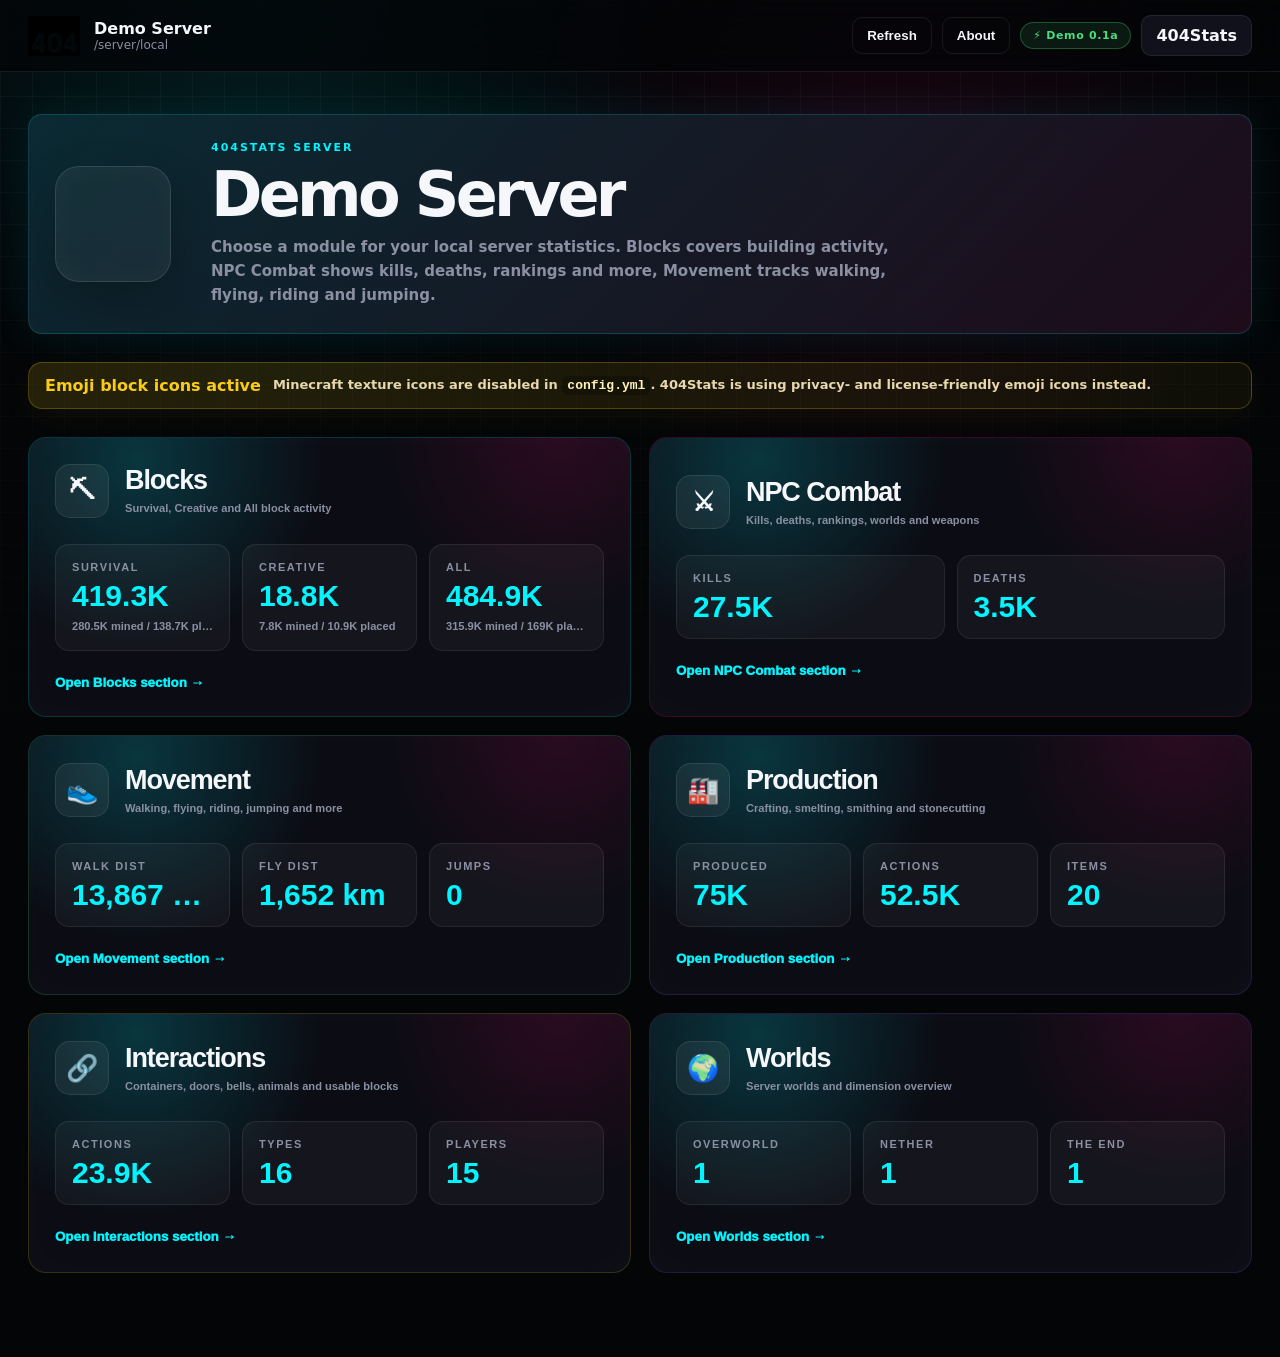
==== index.html @ 998668c2 "Initial demo site — 404Stats 0.1a static demo - 6 tracking modules (Blocks, NPC Combat, Movement, Pr" ====
<!doctype html>
<html lang="en">
<head>
  <meta charset="UTF-8" />
  <meta name="viewport" content="width=device-width, initial-scale=1.0, maximum-scale=1.0, user-scalable=no" />
  <title>404Stats Demo</title>
  <link rel="stylesheet" href="styles.css" />
</head>
<body>
  <div class="grid-bg"></div>
  <header class="topbar">
    <div class="brand">
      <div class="logo"><img src="logo-404.svg" alt="404Stats logo" /></div>
      <div><h1 id="serverName">404Stats Demo</h1><p id="serverPath">/server/local</p></div>
    </div>
    <div class="top-actions"><button class="ghost" id="refreshBtn">Refresh</button><button class="ghost" id="aboutBtn">About</button><span class="alpha-badge demo" title="Demo mode — static data, no real server behind this.">⚡ Demo 0.1a</span><a class="pill" href="https://mcstats.404gnf.de" target="_blank" rel="noopener noreferrer">404Stats</a></div>
  </header>
  <main class="page" id="app"></main>
  <div class="toast" id="toast"></div>
  <script src="demo.js?v=3"></script>
</body>
</html>
---- styles.css ----
:root {
  --bg: #030507;
  --panel: rgba(13, 14, 22, 0.92);
  --panel2: rgba(18, 19, 30, 0.92);
  --border: rgba(255,255,255,0.08);
  --text: #f5f7fb;
  --muted: #8a90a2;
  --cyan: #00f5ff;
  --pink: #ff006e;
  --green: #4ade80;
  --yellow: #facc15;
  --purple: #a855f7;
}
* { box-sizing: border-box; }
body {
  margin: 0;
  min-height: 100vh;
  color: var(--text);
  background: radial-gradient(circle at 20% 0%, rgba(0,245,255,0.10), transparent 25%), radial-gradient(circle at 70% 10%, rgba(255,0,110,0.08), transparent 25%), var(--bg);
  font-family: Inter, ui-sans-serif, system-ui, -apple-system, BlinkMacSystemFont, "Segoe UI", sans-serif;
}
.grid-bg {
  position: fixed;
  inset: 0;
  z-index: -1;
  background-image: linear-gradient(rgba(255,255,255,0.035) 1px, transparent 1px), linear-gradient(90deg, rgba(255,255,255,0.035) 1px, transparent 1px);
  background-size: 32px 32px;
  mask-image: linear-gradient(to bottom, black, transparent 95%);
}
.topbar {
  height: 72px;
  padding: 0 28px;
  border-bottom: 1px solid var(--border);
  display: flex;
  align-items: center;
  justify-content: space-between;
  backdrop-filter: blur(16px);
  position: sticky;
  top: 0;
  z-index: 20;
  background: rgba(3,5,7,0.76);
}
.brand { display: flex; align-items: center; gap: 14px; }
.logo {
  width: 52px; height: 40px;
  display: grid; place-items: center;
  overflow: hidden;
}
.logo img { width: 100%; height: 100%; object-fit: contain; display: block; }
h1 { margin: 0; font-size: 16px; }
p { margin: 0; color: var(--muted); font-size: 12px; }
.top-actions { display: flex; gap: 10px; align-items: center; }
.alpha-badge {
  display: inline-flex;
  align-items: center;
  gap: 6px;
  padding: 6px 12px;
  border: 1px solid rgba(250,204,21,0.3);
  border-radius: 999px;
  background: rgba(250,204,21,0.1);
  color: var(--yellow);
  font-size: 11px;
  font-weight: 900;
  letter-spacing: 0.06em;
  white-space: nowrap;
  cursor: help;
}

.alpha-badge.demo {
  border-color: rgba(74,222,128,0.3);
  background: rgba(74,222,128,0.1);
  color: var(--green);
}
button, .pill {
  border: 1px solid var(--border);
  color: var(--text);
  background: var(--panel2);
  padding: 10px 14px;
  border-radius: 10px;
  font-weight: 800;
  cursor: pointer;
  text-decoration: none;
}
button:disabled { opacity: 0.55; cursor: not-allowed; }
.ghost { background: transparent; }
.page { max-width: 1320px; margin: 0 auto; padding: 42px 28px 84px; display: grid; gap: 28px; }
.mode-row { display: flex; justify-content: space-between; margin-bottom: 20px; }
.segmented { display: flex; background: var(--panel); border: 1px solid var(--border); padding: 5px; border-radius: 12px; }
.segmented button { border: 0; background: transparent; color: var(--muted); padding: 9px 16px; }
.segmented button.active { color: var(--cyan); background: rgba(0,245,255,0.12); box-shadow: 0 0 24px rgba(0,245,255,0.16); }
.cards { display: grid; grid-template-columns: repeat(3, minmax(0, 1fr)); gap: 20px; margin-bottom: 0; }
.stat-card {
  min-height: 136px;
  border: 1px solid var(--border);
  border-radius: 14px;
  padding: 26px;
  background: var(--panel);
  box-shadow: inset 0 0 40px rgba(255,255,255,0.015);
}
.stat-card span { display: block; color: var(--muted); text-transform: uppercase; letter-spacing: 0.18em; font-size: 11px; margin-bottom: 10px; }
.stat-card strong { display: block; font-size: 42px; line-height: 1; }
.stat-card small { color: var(--muted); font-weight: 700; }
.stat-card.cyan { box-shadow: 0 0 32px rgba(0,245,255,0.08); border-color: rgba(0,245,255,0.18); }
.stat-card.cyan strong { color: var(--cyan); text-shadow: 0 0 18px rgba(0,245,255,0.5); }
.stat-card.pink { box-shadow: 0 0 32px rgba(255,0,110,0.08); border-color: rgba(255,0,110,0.18); }
.stat-card.pink strong { color: var(--pink); text-shadow: 0 0 18px rgba(255,0,110,0.5); }
.stat-card.mixed strong { color: var(--cyan); }
.two-col { display: grid; grid-template-columns: repeat(2, minmax(0, 1fr)); gap: 22px; margin-bottom: 0; }
.panel {
  border: 1px solid var(--border);
  background: var(--panel);
  border-radius: 14px;
  padding: 26px;
  overflow: hidden;
}
.panel h2 { margin: 0 0 20px; font-size: 14px; text-transform: uppercase; letter-spacing: 0.06em; }
.donut-wrap { display: grid; grid-template-columns: 180px 1fr; align-items: center; gap: 24px; }
.donut {
  width: 160px; height: 160px; border-radius: 50%;
  background: conic-gradient(var(--muted) 0 100%);
  position: relative;
  margin: auto;
}
.donut::after { content: ""; position: absolute; inset: 34px; border-radius: 50%; background: #070910; border: 1px solid rgba(255,255,255,0.06); }
.legend { display: grid; gap: 10px; font-size: 13px; }
.legend-row { display: flex; justify-content: space-between; gap: 12px; }
.legend-label { display: inline-flex; align-items: center; gap: 8px; color: #dfe4f3; }
.swatch { width: 9px; height: 9px; border-radius: 50%; display: inline-block; }
.facts { display: grid; grid-template-columns: 1fr 1fr; gap: 10px; }
.fact { background: rgba(255,255,255,0.035); border: 1px solid var(--border); border-radius: 10px; padding: 13px 14px; color: #dfe4f3; }
.search-row { display: grid; grid-template-columns: minmax(260px, 1fr) auto auto auto auto; gap: 14px; margin-bottom: 0; align-items: stretch; }
.asset-notice {
  display: flex;
  align-items: center;
  gap: 12px;
  padding: 13px 16px;
  border: 1px solid rgba(250,204,21,0.24);
  border-radius: 14px;
  background: linear-gradient(90deg, rgba(250,204,21,0.14), rgba(250,204,21,0.05));
  color: #f8e7a0;
  box-shadow: 0 10px 30px rgba(250,204,21,0.05);
}
.asset-notice strong {
  color: var(--yellow);
  white-space: nowrap;
}
.asset-notice span {
  color: #e7d9ad;
  font-size: 13px;
  font-weight: 700;
}
.asset-notice code {
  color: #fff2b8;
  background: rgba(0,0,0,0.25);
  border-radius: 6px;
  padding: 2px 5px;
}
input { border: 1px solid var(--border); background: var(--panel); color: var(--text); border-radius: 10px; padding: 12px 14px; }
.chart { height: 300px; min-height: 300px; display: grid; align-items: stretch; }
.chart svg { width: 100%; height: 100%; overflow: visible; }
.axis { stroke: rgba(255,255,255,0.08); stroke-width: 1; }
.line-mined { fill: none; stroke: var(--cyan); stroke-width: 3; filter: drop-shadow(0 0 8px rgba(0,245,255,0.5)); }
.line-placed { fill: none; stroke: var(--pink); stroke-width: 3; filter: drop-shadow(0 0 8px rgba(255,0,110,0.5)); }
.area { fill: rgba(255,255,255,0.04); }
.mini-legend { color: var(--muted); font-size: 12px; display: flex; justify-content: flex-end; gap: 8px; align-items: center; }
.dot { width: 8px; height: 8px; border-radius: 50%; display:inline-block; }
.cyan-dot { background: var(--cyan); } .pink-dot { background: var(--pink); }
.block-list { display: grid; gap: 12px; }
.block-row { display: grid; grid-template-columns: minmax(180px, 260px) minmax(240px, 1fr) 120px; gap: 18px; align-items: center; }
.block-name { display: flex; align-items: center; gap: 10px; font-weight: 750; min-width: 0; }
.bar { height: 24px; background: rgba(255,255,255,0.045); border-radius: 6px; display: flex; overflow: hidden; }
.bar-mined { background: linear-gradient(90deg, rgba(0,245,255,0.82), rgba(0,245,255,0.62)); }
.bar-placed { background: linear-gradient(90deg, rgba(255,0,110,0.82), rgba(255,0,110,0.62)); }
.numbers { text-align: right; font-weight: 850; }
.numbers .m { color: var(--cyan); } .numbers .p { color: var(--pink); }
.player-list { display: grid; gap: 12px; }
.player-row { display: grid; grid-template-columns: 38px 1fr auto; align-items: center; gap: 12px; background: rgba(255,255,255,0.028); padding: 12px; border-radius: 12px; }
.avatar { width: 30px; height: 30px; display: grid; place-items: center; border-radius: 8px; background: rgba(0,245,255,0.13); overflow: hidden; }
.player-name { font-weight: 850; }
.player-total { color: var(--muted); font-weight: 800; }
.toast { position: fixed; right: 18px; bottom: 18px; background: var(--panel2); border: 1px solid var(--border); color: var(--text); padding: 14px 16px; border-radius: 12px; opacity: 0; transform: translateY(8px); transition: 0.2s; }
.toast.show { opacity: 1; transform: translateY(0); }
.login-shell {
  min-height: calc(100vh - 190px);
  display: grid;
  place-items: center;
}
.login-panel {
  width: min(100%, 440px);
  border-color: rgba(0,245,255,0.18);
  box-shadow: 0 0 50px rgba(0,245,255,0.08);
}
.login-kicker {
  display: block;
  color: var(--cyan);
  font-size: 11px;
  font-weight: 900;
  letter-spacing: 0.18em;
  text-transform: uppercase;
  margin-bottom: 12px;
}
.login-panel h2 {
  margin: 0 0 10px;
  font-size: 30px;
  letter-spacing: -0.04em;
  text-transform: none;
}
.login-panel form {
  display: grid;
  grid-template-columns: 1fr auto;
  gap: 10px;
  margin-top: 22px;
}
.login-panel input {
  width: 100%;
}
.login-error {
  color: var(--pink);
  margin-top: 14px;
  font-weight: 800;
}
@media (max-width: 850px) {
  .topbar { padding: 0 16px; }
  .page { padding: 24px 14px 56px; }
  .cards, .two-col { grid-template-columns: 1fr; }
  .donut-wrap { grid-template-columns: 1fr; }
  .facts { grid-template-columns: 1fr; }
  .search-row { grid-template-columns: 1fr; }
  .asset-notice { align-items: flex-start; flex-direction: column; gap: 5px; }
  .block-row { grid-template-columns: 1fr; gap: 8px; }
  .numbers { text-align: left; }
  .login-panel form { grid-template-columns: 1fr; }
}

.panel-title-row { display: flex; align-items: center; justify-content: space-between; gap: 16px; margin-bottom: 14px; }
.panel-title-row h2 { margin: 0; }
.search-wrapper { position: relative; min-width: 0; }
.search-wrapper input { width: 100%; }
.search-results {
  position: absolute; z-index: 30; top: calc(100% + 8px); left: 0; right: 0; max-height: 360px; overflow: auto;
  border: 1px solid var(--border); border-radius: 12px; background: rgba(10, 11, 18, 0.98); box-shadow: 0 18px 40px rgba(0,0,0,0.35); padding: 8px;
}
.hidden { display: none !important; }
.search-empty { padding: 12px; color: var(--muted); font-weight: 700; }
.search-result { width: 100%; border: 0; background: transparent; display: grid; grid-template-columns: 38px 1fr auto; gap: 12px; align-items: center; text-align: left; padding: 10px; }
.search-result:hover { background: rgba(0,245,255,0.08); }
.search-result small { display: block; color: var(--muted); margin-top: 3px; }
.search-result b { color: var(--cyan); }
.player-row.clickable { width: 100%; text-align: left; border: 0; transition: 0.15s ease; }
.player-row.clickable:hover { background: rgba(0,245,255,0.075); transform: translateY(-1px); }
.player-topline { margin-bottom: 16px; }
.back-link-button { background: transparent; border: 0; color: var(--muted); padding: 8px 0; }
.back-link-button:hover { color: var(--cyan); }
.player-hero { display: flex; justify-content: space-between; align-items: center; gap: 18px; margin-bottom: 24px; }
.player-title { display: flex; align-items: center; gap: 18px; }
.player-title h2 { margin: 0; font-size: 32px; line-height: 1; }
.big-avatar {
  width: 72px; height: 72px; display: grid; place-items: center; border-radius: 14px;
  background: linear-gradient(135deg, rgba(0,245,255,0.22), rgba(255,0,110,0.16)); border: 1px solid rgba(0,245,255,0.22);
  font-weight: 950; font-size: 24px; color: var(--text); box-shadow: 0 0 28px rgba(0,245,255,0.10);
  overflow: hidden;
}
.cyan-text { color: var(--cyan); }
.rank-cards { display: grid; grid-template-columns: repeat(3, 1fr); gap: 16px; margin-bottom: 24px; }
.rank-card { border: 1px solid var(--border); background: var(--panel); border-radius: 14px; padding: 20px; }
.rank-card div { display: flex; align-items: center; justify-content: space-between; }
.rank-card span { color: var(--muted); text-transform: uppercase; letter-spacing: 0.12em; font-size: 12px; font-weight: 850; }
.rank-card strong { font-size: 22px; }
.rank-card p { margin-top: 14px; font-weight: 750; }
.rank-card.cyan strong { color: var(--cyan); }
.rank-card.pink strong { color: var(--pink); }
.rank-card.mixed strong { color: var(--cyan); }
.avatar.mini { width: 30px; height: 30px; }
@media (max-width: 850px) { .player-hero { align-items: flex-start; flex-direction: column; } .rank-cards { grid-template-columns: 1fr; } .player-title h2 { font-size: 26px; } }

/* Block Index */
.subpage-head {
  display: flex;
  align-items: center;
  justify-content: space-between;
  gap: 18px;
  margin: 10px 0 22px;
}
.subpage-head h2 {
  font-size: clamp(28px, 3vw, 40px);
  margin: 0;
  letter-spacing: -0.04em;
}
.subpage-head p,
.muted {
  color: var(--muted);
  margin: 4px 0 0;
}
.hall-panel {
  margin-bottom: 22px;
}
.hall-grid {
  display: grid;
  grid-template-columns: repeat(2, minmax(0, 1fr));
  gap: 12px;
}
.hall-card {
  display: grid;
  grid-template-columns: 34px 34px minmax(0, 1fr) auto;
  align-items: center;
  gap: 12px;
  padding: 14px;
  border: 1px solid rgba(255,255,255,0.08);
  border-radius: 12px;
  background: rgba(255,255,255,0.025);
}
.hall-card.rank-1,
.hall-card.rank-2,
.hall-card.rank-3 {
  border-color: rgba(255, 209, 102, 0.35);
  box-shadow: 0 0 18px rgba(255, 209, 102, 0.08) inset;
}
.hall-rank {
  width: 28px;
  height: 28px;
  border-radius: 999px;
  display: grid;
  place-items: center;
  font-weight: 900;
  background: rgba(255,255,255,0.07);
  color: var(--text);
}
.rank-1 .hall-rank,
.rank-2 .hall-rank,
.rank-3 .hall-rank {
  background: rgba(255, 209, 102, 0.22);
  color: #ffd166;
}
.hall-icon {
  font-size: 22px;
}
.hall-main {
  min-width: 0;
}
.hall-main strong {
  display: block;
  overflow: hidden;
  text-overflow: ellipsis;
  white-space: nowrap;
}
.hall-main small,
.hall-total small,
.block-index-name small {
  color: var(--muted);
  font-size: 12px;
}
.hall-total {
  text-align: right;
}
.hall-total b {
  display: block;
  color: var(--text);
}
.mini-bar {
  height: 7px;
  border-radius: 999px;
  overflow: hidden;
  display: flex;
  background: rgba(255,255,255,0.06);
  margin: 8px 0 6px;
}
.block-search-row {
  align-items: stretch;
  margin-bottom: 18px;
}
.filter-toggle {
  min-width: 212px;
}
.block-index-list {
  display: grid;
  gap: 8px;
}
.block-index-row {
  display: grid;
  grid-template-columns: 42px minmax(210px, 300px) minmax(260px, 1fr) 120px;
  align-items: center;
  gap: 14px;
  padding: 10px 12px;
  border-radius: 12px;
  border: 1px solid transparent;
  background: rgba(255,255,255,0.018);
}
.block-index-row:hover {
  border-color: rgba(0,245,255,0.15);
  background: rgba(0,245,255,0.035);
}
.rank-num {
  color: var(--muted);
  font-variant-numeric: tabular-nums;
  text-align: right;
}
.block-index-name {
  display: flex;
  align-items: center;
  gap: 12px;
  min-width: 0;
}
.block-index-name strong {
  display: block;
  overflow: hidden;
  text-overflow: ellipsis;
  white-space: nowrap;
}
.player-head {
  display: block;
  image-rendering: pixelated;
  object-fit: cover;
}
.player-head.mini {
  width: 30px;
  height: 30px;
}
.player-head.big {
  width: 72px;
  height: 72px;
}
.avatar-fallback {
  width: 100%;
  height: 100%;
  display: grid;
  place-items: center;
  border-radius: inherit;
  background: rgba(0,245,255,0.13);
  color: var(--text);
  font-weight: 900;
}
.block-icon {
  width: 30px;
  height: 30px;
  flex: 0 0 30px;
  display: grid;
  place-items: center;
  border-radius: 8px;
  background: rgba(255,255,255,0.05);
  border: 1px solid rgba(255,255,255,0.08);
  box-shadow: inset 0 0 18px rgba(255,255,255,0.025);
}
.block-icon img {
  width: 24px;
  height: 24px;
  object-fit: contain;
  image-rendering: pixelated;
}
.block-icon.emoji {
  font-size: 18px;
  line-height: 1;
}
.block-icon.missing::before {
  content: "?";
  color: var(--muted);
  font-weight: 900;
}
.hall-icon .block-icon {
  width: 34px;
  height: 34px;
  flex-basis: 34px;
}
.hall-icon .block-icon img {
  width: 28px;
  height: 28px;
}
.hall-icon .block-icon.emoji {
  font-size: 20px;
}
.block-index-bar {
  height: 18px;
}
.error-panel {
  border-color: rgba(255,0,110,0.35);
}
.loading {
  color: var(--muted);
  padding: 50px 0;
}

@media (max-width: 760px) {
  .subpage-head { align-items: flex-start; flex-direction: column; }
  .hall-grid { grid-template-columns: 1fr; }
  .block-index-row {
    grid-template-columns: 34px minmax(0, 1fr);
  }
  .block-index-row .bar,
  .block-index-row .numbers {
    grid-column: 2;
  }
  .filter-toggle { width: 100%; }
}
.seg {
  display: flex;
  gap: 4px;
  align-items: center;
  background: var(--panel);
  border: 1px solid var(--border);
  padding: 5px;
  border-radius: 12px;
}
.seg button {
  border: 0;
  background: transparent;
  color: var(--muted);
  padding: 9px 16px;
}
.seg button.active {
  color: var(--cyan);
  background: rgba(0,245,255,0.12);
  box-shadow: 0 0 24px rgba(0,245,255,0.16);
}
.seg button.active.creative { color: #e879f9; background: rgba(232,121,249,0.12); }
.seg button.active.all { color: #93c5fd; background: rgba(147,197,253,0.12); }
.seg-stack { display: flex; flex-wrap: wrap; justify-content: flex-end; gap: 10px; }
.hero-row {
  display: flex;
  justify-content: space-between;
  align-items: center;
  gap: 16px;
  margin-bottom: 20px;
}
@media (max-width: 760px) { .hero-row { align-items: flex-start; flex-direction: column; } .seg-stack { justify-content: flex-start; } }

/* Projects */
.projects-head {
  display: flex;
  align-items: flex-start;
  justify-content: space-between;
  gap: 18px;
  margin: 24px 0 20px;
}
.projects-title {
  display: flex;
  align-items: center;
  gap: 18px;
}
.projects-title h2 {
  margin: 0;
  font-size: clamp(34px, 4vw, 52px);
  line-height: 0.95;
  letter-spacing: -0.06em;
}
.projects-title p {
  margin-top: 8px;
  font-size: clamp(16px, 1.4vw, 22px);
  font-weight: 700;
}
.projects-folder {
  width: 46px;
  height: 34px;
  display: grid;
  place-items: center;
  color: var(--cyan);
  font-size: 44px;
  line-height: 1;
  text-shadow: 0 0 18px rgba(0,245,255,0.42);
}
.projects-grid {
  display: grid;
  grid-template-columns: repeat(2, minmax(300px, 540px));
  gap: 20px;
  justify-content: start;
}
.project-card {
  width: 100%;
  display: grid;
  gap: 24px;
  text-align: left;
  border-radius: 20px;
  padding: 28px 32px;
  background: var(--panel);
  border: 1px solid var(--border);
  box-shadow: inset 0 0 45px rgba(255,255,255,0.014);
  transition: 0.16s ease;
}
.project-card:hover {
  border-color: rgba(0,245,255,0.24);
  transform: translateY(-2px);
  box-shadow: 0 18px 50px rgba(0,245,255,0.06), inset 0 0 45px rgba(255,255,255,0.018);
}
.project-card-title,
.project-detail-title {
  display: flex;
  align-items: center;
  gap: 14px;
}
.project-emoji {
  font-size: 32px;
  filter: drop-shadow(0 0 12px rgba(0,245,255,0.25));
}
.project-card-title strong {
  font-size: 22px;
  letter-spacing: -0.02em;
}
.project-card-stats {
  display: grid;
  grid-template-columns: repeat(3, 1fr);
  gap: 18px;
  border-bottom: 1px solid var(--border);
  padding-bottom: 24px;
}
.project-card-stats em {
  display: block;
  color: var(--muted);
  font-style: normal;
  text-transform: uppercase;
  font-size: 13px;
  margin-bottom: 6px;
}
.project-card-stats b {
  display: block;
  color: var(--text);
  font-size: 24px;
  text-align: center;
}
.m { color: var(--cyan) !important; }
.p { color: var(--pink) !important; }
.project-card-lines {
  display: grid;
  gap: 11px;
}
.project-card-lines div {
  display: flex;
  justify-content: space-between;
  gap: 18px;
  color: var(--muted);
  font-size: 18px;
}
.project-card-lines b {
  color: var(--text);
  text-align: right;
}
.project-back-server {
  justify-self: start;
  color: var(--cyan);
  background: transparent;
  border: 0;
  padding: 18px 0;
  font-size: 20px;
}
.project-detail-head {
  display: grid;
  gap: 10px;
}
.project-detail-title h2 {
  margin: 0;
  font-size: clamp(30px, 3vw, 44px);
  letter-spacing: -0.05em;
}
.project-controls {
  display: flex;
  align-items: center;
  justify-content: space-between;
  gap: 16px;
}
.range-toggle button.active {
  color: var(--cyan);
}
.project-summary-cards .stat-card {
  min-height: 108px;
}
.highlight-card.cyan { border-color: rgba(0,245,255,0.22); }
.highlight-card.pink { border-color: rgba(255,0,110,0.22); }
.highlight-main {
  display: flex;
  align-items: center;
  gap: 16px;
}
.highlight-main strong {
  display: block;
  font-size: 18px;
}
.project-contributors {
  display: grid;
  gap: 10px;
}
.contributor-row {
  display: grid;
  grid-template-columns: 34px 38px minmax(0, 1fr) auto;
  align-items: center;
  gap: 12px;
  padding: 12px;
  border-radius: 12px;
  background: rgba(255,255,255,0.018);
}
.contributor-row .numbers {
  display: flex;
  align-items: center;
  gap: 12px;
}
.achievement-grid {
  display: grid;
  grid-template-columns: repeat(3, minmax(0, 1fr));
  gap: 14px;
}
.achievement {
  display: grid;
  grid-template-columns: 38px minmax(0, 1fr);
  gap: 12px;
  align-items: center;
  min-height: 74px;
  padding: 14px;
  border: 1px solid rgba(255,255,255,0.06);
  border-radius: 10px;
  background: rgba(255,255,255,0.014);
  opacity: 0.45;
}
.achievement.unlocked {
  opacity: 1;
  border-color: rgba(0,245,255,0.28);
  background: rgba(0,245,255,0.055);
}
.achievement strong {
  display: block;
  margin-bottom: 2px;
}
.achievement-progress {
  height: 4px;
  margin-top: 9px;
  border-radius: 999px;
  background: rgba(255,255,255,0.04);
  overflow: hidden;
}
.achievement-progress i {
  display: block;
  height: 100%;
  background: linear-gradient(90deg, var(--cyan), var(--green));
}
.project-footer-row {
  display: flex;
  align-items: center;
  justify-content: space-between;
  color: var(--muted);
}
.share-row {
  display: flex;
  flex-wrap: wrap;
  align-items: center;
  gap: 10px;
  padding: 12px;
  border: 1px solid var(--border);
  border-radius: 14px;
  background: rgba(13, 14, 22, 0.62);
}
.share-row.compact {
  padding: 0;
  border: 0;
  background: transparent;
}
.share-row a,
.brand-links a {
  display: inline-flex;
  align-items: center;
  justify-content: center;
  min-height: 40px;
  padding: 10px 14px;
  border-radius: 10px;
  border: 1px solid var(--border);
  color: var(--text);
  background: var(--panel2);
  text-decoration: none;
  font-weight: 850;
}
.share-row a:hover,
.brand-links a:hover,
.top-actions a:hover {
  color: var(--cyan);
  border-color: rgba(0,245,255,0.26);
}
.about-hero {
  display: grid;
  grid-template-columns: 240px minmax(0, 1fr);
  gap: 28px;
  align-items: center;
}
.about-logo {
  border-radius: 18px;
  overflow: hidden;
  border: 1px solid rgba(0,245,255,0.16);
  background: #000;
  box-shadow: 0 0 38px rgba(0,245,255,0.08);
}
.about-logo img {
  width: 100%;
  display: block;
}
.about-hero h2 {
  margin: 0 0 12px;
  font-size: clamp(32px, 4vw, 54px);
  line-height: 0.98;
  letter-spacing: -0.06em;
  text-transform: none;
}
.about-hero p,
.about-grid p {
  font-size: 16px;
  line-height: 1.55;
}
.about-chip-row {
  display: flex;
  flex-wrap: wrap;
  gap: 10px;
  margin-top: 20px;
}
.about-chip-row span {
  padding: 8px 11px;
  border: 1px solid rgba(0,245,255,0.18);
  border-radius: 999px;
  background: rgba(0,245,255,0.08);
  color: #dffcff;
  font-size: 12px;
  font-weight: 900;
}
.about-feature-grid {
  display: grid;
  grid-template-columns: repeat(3, minmax(0, 1fr));
  gap: 18px;
}
.about-feature-grid .panel {
  min-height: 174px;
  border-color: rgba(255,255,255,0.10);
  background: linear-gradient(135deg, rgba(0,245,255,0.055), rgba(255,0,110,0.035)), var(--panel);
}
.about-feature-grid p {
  font-size: 14px;
  line-height: 1.6;
  font-weight: 700;
}
.brand-links {
  display: flex;
  flex-wrap: wrap;
  gap: 10px;
  margin-top: 18px;
}
.privacy-list {
  display: grid;
  grid-template-columns: repeat(auto-fit, minmax(220px, 1fr));
  gap: 10px;
}
.privacy-list div {
  padding: 14px;
  border: 1px solid var(--border);
  border-radius: 12px;
  background: rgba(255,255,255,0.025);
  color: #dfe4f3;
  font-weight: 750;
}
.tech-info-panel h2 {
  margin-bottom: 14px;
}
.tech-info {
  border: 1px solid rgba(0,245,255,0.14);
  border-radius: 14px;
  background: rgba(0,245,255,0.035);
  overflow: hidden;
}
.tech-info summary {
  display: flex;
  align-items: center;
  justify-content: space-between;
  gap: 16px;
  padding: 16px 18px;
  cursor: pointer;
  list-style: none;
}
.tech-info summary::-webkit-details-marker {
  display: none;
}
.tech-info summary span {
  color: var(--text);
  font-weight: 900;
}
.tech-info summary b {
  color: var(--cyan);
  font-size: 12px;
  text-transform: uppercase;
  letter-spacing: 0.12em;
}
.tech-info[open] summary b::before {
  content: "Close";
}
.tech-info[open] summary b {
  font-size: 0;
}
.tech-info[open] summary b::before {
  font-size: 12px;
}
.tech-info-grid {
  display: grid;
  grid-template-columns: repeat(2, minmax(0, 1fr));
  gap: 14px;
  padding: 0 18px 18px;
}
.tech-info-grid article {
  padding: 16px;
  border: 1px solid var(--border);
  border-radius: 12px;
  background: rgba(255,255,255,0.025);
}
.tech-info-grid h3 {
  margin: 0 0 10px;
  color: var(--cyan);
  font-size: 14px;
  text-transform: uppercase;
  letter-spacing: 0.08em;
}
.tech-info-grid p {
  font-size: 13px;
  line-height: 1.55;
  font-weight: 700;
}
.tech-info-grid p + p {
  margin-top: 10px;
}
.tech-info-grid code {
  color: #dffcff;
  background: rgba(0,245,255,0.08);
  border: 1px solid rgba(0,245,255,0.10);
  border-radius: 6px;
  padding: 1px 5px;
  overflow-wrap: anywhere;
}
@media (max-width: 900px) {
  .projects-head,
  .project-controls,
  .project-footer-row { flex-direction: column; align-items: flex-start; }
  .projects-grid,
  .about-feature-grid,
  .achievement-grid { grid-template-columns: 1fr; }
  .about-hero,
  .privacy-list,
  .tech-info-grid { grid-template-columns: 1fr; }
  .about-logo { max-width: 280px; }
  .project-card { padding: 22px; }
  .project-card-stats { gap: 10px; }
  .project-card-lines div { font-size: 15px; }
  .contributor-row { grid-template-columns: 28px 34px minmax(0, 1fr); }
  .contributor-row .numbers { grid-column: 3; justify-content: flex-start; }
}
@media (max-width: 560px) {
  .project-card-stats { grid-template-columns: 1fr; }
  .project-card-stats b { text-align: left; }
  .range-toggle { flex-wrap: wrap; }
}

.empty {
  color: var(--muted);
  min-height: 120px;
  display: grid;
  place-items: center;
  font-weight: 800;
}
.trend-bar-mined {
  fill: url(#none);
  fill: rgba(0,245,255,0.78);
  filter: drop-shadow(0 0 10px rgba(0,245,255,0.45));
}
.trend-bar-placed {
  fill: rgba(255,0,110,0.78);
  filter: drop-shadow(0 0 10px rgba(255,0,110,0.45));
}
.point-mined {
  fill: var(--cyan);
  filter: drop-shadow(0 0 8px rgba(0,245,255,0.55));
}
.point-placed {
  fill: var(--pink);
  filter: drop-shadow(0 0 8px rgba(255,0,110,0.55));
}

/* Module Landing */
.landing-hero {
  display: grid;
  grid-template-columns: 132px minmax(0, 1fr);
  align-items: center;
  gap: 24px;
  min-height: 188px;
  background: linear-gradient(135deg, rgba(0,245,255,0.12), rgba(255,0,110,0.08)), var(--panel);
  border-color: rgba(0,245,255,0.18);
  box-shadow: 0 0 46px rgba(0,245,255,0.08);
}
.landing-hero h2 {
  margin: 0 0 10px;
  font-size: clamp(34px, 5vw, 62px);
  line-height: 0.95;
  letter-spacing: -0.06em;
  text-transform: none;
}
.landing-hero p {
  max-width: 680px;
  font-size: 15px;
  font-weight: 700;
  line-height: 1.6;
}
.server-icon-wrap {
  width: 116px;
  height: 116px;
  padding: 8px;
  border-radius: 24px;
  border: 1px solid rgba(255,255,255,0.12);
  background: rgba(255,255,255,0.045);
  box-shadow: inset 0 0 28px rgba(255,255,255,0.04), 0 18px 44px rgba(0,0,0,0.24);
}
.server-icon-wrap img {
  display: block;
  width: 100%;
  height: 100%;
  object-fit: cover;
  border-radius: 18px;
}
.module-grid {
  display: grid;
  grid-template-columns: repeat(4, minmax(240px, 1fr));
  gap: 18px;
}
@media (max-width: 1400px) { .module-grid { grid-template-columns: repeat(2, minmax(0, 1fr)); } }
@media (max-width: 900px) { .module-grid { grid-template-columns: 1fr; } }
.module-card {
  position: relative;
  min-height: 260px;
  padding: 26px;
  border: 1px solid var(--border);
  border-radius: 18px;
  background: var(--panel);
  color: var(--text);
  overflow: hidden;
  text-align: left;
  box-shadow: inset 0 0 44px rgba(255,255,255,0.018);
}
.module-card::before {
  content: "";
  position: absolute;
  inset: -1px;
  pointer-events: none;
  background: radial-gradient(circle at 18% 8%, rgba(0,245,255,0.18), transparent 34%), radial-gradient(circle at 88% 0%, rgba(255,0,110,0.13), transparent 30%);
}
.module-card > * { position: relative; }
.module-card.blocks-module {
  border-color: rgba(0,245,255,0.18);
  transition: transform 0.15s ease, border-color 0.15s ease, box-shadow 0.15s ease;
}
.module-card.blocks-module:hover {
  transform: translateY(-2px);
  border-color: rgba(0,245,255,0.38);
  box-shadow: 0 16px 46px rgba(0,245,255,0.08);
}
.module-card.combat-module {
  border-color: rgba(255,0,110,0.18);
  transition: transform 0.15s ease, border-color 0.15s ease, box-shadow 0.15s ease;
}
.module-card.combat-module:hover {
  transform: translateY(-2px);
  border-color: rgba(255,0,110,0.36);
  box-shadow: 0 16px 46px rgba(255,0,110,0.08);
}
.module-card.production-module {
  border-color: rgba(168,85,247,0.18);
  transition: transform 0.15s ease, border-color 0.15s ease, box-shadow 0.15s ease;
}
.module-card.production-module:hover {
  transform: translateY(-2px);
  border-color: rgba(168,85,247,0.36);
  box-shadow: 0 16px 46px rgba(168,85,247,0.08);
}
.module-card.disabled {
  cursor: not-allowed;
  opacity: 0.72;
  filter: grayscale(0.35);
}
.module-top {
  display: flex;
  align-items: center;
  gap: 16px;
  margin-bottom: 26px;
}
.module-icon {
  width: 54px;
  height: 54px;
  display: grid;
  place-items: center;
  border-radius: 15px;
  background: rgba(255,255,255,0.06);
  border: 1px solid rgba(255,255,255,0.09);
  font-size: 26px;
}
.module-top strong {
  display: block;
  font-size: 27px;
  line-height: 1;
  letter-spacing: -0.04em;
}
.module-top small {
  display: block;
  margin-top: 8px;
  color: var(--muted);
  font-weight: 800;
}
.module-stats {
  display: grid;
  gap: 12px;
  margin-top: 18px;
}
.module-stats.three { grid-template-columns: repeat(3, minmax(0, 1fr)); }
.module-stats.two { grid-template-columns: repeat(2, minmax(0, 1fr)); }
.module-stats div {
  min-width: 0;
  padding: 16px;
  border: 1px solid rgba(255,255,255,0.08);
  border-radius: 14px;
  background: rgba(255,255,255,0.04);
}
.module-stats span {
  display: block;
  color: var(--muted);
  font-size: 11px;
  font-weight: 900;
  letter-spacing: 0.14em;
  text-transform: uppercase;
}
.module-stats b {
  display: block;
  margin-top: 8px;
  color: var(--cyan);
  font-size: 30px;
  line-height: 1;
  overflow: hidden;
  text-overflow: ellipsis;
  white-space: nowrap;
}
.module-stats small {
  display: block;
  margin-top: 8px;
  color: var(--muted);
  font-weight: 800;
  line-height: 1.35;
  overflow: hidden;
  text-overflow: ellipsis;
  white-space: nowrap;
}
.module-action {
  display: inline-flex;
  margin-top: 24px;
  color: var(--cyan);
  font-weight: 950;
}
.muted-action { color: var(--muted); }
.dev-badge {
  display: inline-flex;
  margin-bottom: 2px;
  padding: 7px 10px;
  border: 1px solid rgba(250,204,21,0.26);
  border-radius: 999px;
  background: rgba(250,204,21,0.10);
  color: var(--yellow);
  font-size: 11px;
  font-weight: 950;
  letter-spacing: 0.12em;
  text-transform: uppercase;
}

/* NPC Combat */
.entity-list {
  display: grid;
  gap: 12px;
}
.entity-row .block-icon.emoji,
.combat-item-row .block-icon.emoji {
  background: rgba(255,0,110,0.11);
  border-color: rgba(255,0,110,0.18);
}
.combat-item-row {
  display: grid;
  grid-template-columns: 42px minmax(0, 1fr) auto;
  align-items: center;
  gap: 12px;
  padding: 13px;
  border: 1px solid var(--border);
  border-radius: 13px;
  background: rgba(255,255,255,0.028);
}
.combat-item-row strong {
  display: block;
  color: var(--text);
  margin-bottom: 4px;
}
.combat-item-row small {
  display: block;
  color: var(--muted);
  font-weight: 800;
  margin-bottom: 8px;
}
.combat-item-row b {
  color: var(--cyan);
  font-size: 18px;
}
.entity-toggle button.active {
  color: var(--pink);
  background: rgba(255,0,110,0.12);
  box-shadow: 0 0 24px rgba(255,0,110,0.14);
}
.compact-action {
  white-space: nowrap;
  padding-inline: 12px;
}
.npc-search-row {
  grid-template-columns: auto auto minmax(260px, 1fr);
}
@media (min-width: 1500px) {
  .page { max-width: 1420px; }
}
@media (max-width: 1100px) {
  .page { padding-left: 20px; padding-right: 20px; }
  .donut-wrap { grid-template-columns: 150px 1fr; }
  .donut { width: 140px; height: 140px; }
  .donut::after { inset: 30px; }
  .module-grid { grid-template-columns: 1fr; }
  .module-stats.three { grid-template-columns: repeat(3, minmax(0, 1fr)); }
}
@media (max-width: 700px) {
  .landing-hero { grid-template-columns: 1fr; }
  .server-icon-wrap { width: 96px; height: 96px; }
  .module-stats.three,
  .module-stats.two { grid-template-columns: 1fr; }
  .module-card { padding: 22px; }
  .module-top { align-items: flex-start; }
  .npc-search-row { grid-template-columns: 1fr; }
}

/* Movement module */
.module-grid.three-col {
  grid-template-columns: repeat(3, minmax(0, 1fr));
}
.panels-grid {
  display: grid;
  grid-template-columns: repeat(3, minmax(260px, 1fr));
  gap: 18px;
}
.module-card.movement-module {
  border-color: rgba(74, 222, 128, 0.18);
  transition: transform 0.15s ease, border-color 0.15s ease, box-shadow 0.15s ease;
}
.module-card.movement-module:hover {
  transform: translateY(-2px);
  border-color: rgba(74, 222, 128, 0.36);
  box-shadow: 0 16px 46px rgba(74, 222, 128, 0.08);
}
.move-search-row {
  grid-template-columns: minmax(200px, 1fr) auto;
}
.prod-search-row {
  grid-template-columns: minmax(200px, 1fr) auto;
}
.unit-toggle button.active {
  color: var(--green);
  background: rgba(74, 222, 128, 0.12);
  box-shadow: 0 0 24px rgba(74, 222, 128, 0.14);
}
.move-type-list {
  display: grid;
  gap: 10px;
}
.biome-grid { display: grid; gap: 22px; }
.biome-dim-group h3 {
  margin: 0 0 12px;
  font-size: 13px;
  color: var(--muted);
  text-transform: uppercase;
  letter-spacing: 0.08em;
}
.biome-dim-group h3 small {
  color: var(--muted);
  font-weight: 400;
}
.biome-grid-inner {
  display: grid;
  grid-template-columns: repeat(auto-fill, minmax(170px, 1fr));
  gap: 8px;
}
.biome-card {
  display: flex;
  align-items: center;
  gap: 9px;
  padding: 12px 14px;
  border: 1px solid var(--border);
  border-radius: 10px;
  background: rgba(255,255,255,0.02);
  min-width: 0;
  font-size: 12px;
  font-weight: 750;
}
.biome-card span { min-width: 0; overflow: hidden; text-overflow: ellipsis; }
.biome-card small { color: var(--green); font-weight: 800; flex-shrink: 0; margin-left: auto; font-size: 11px; white-space: nowrap; }
.biome-emoji { font-size: 18px; flex-shrink: 0; }
.biome-card.unlocked {
  border-color: rgba(74, 222, 128, 0.25);
  background: rgba(74, 222, 128, 0.06);
  box-shadow: 0 0 14px rgba(74, 222, 128, 0.06);
}
.biome-card.locked {
  opacity: 0.38;
  filter: grayscale(0.7);
}
@media (max-width: 700px) {
  .biome-grid-inner { grid-template-columns: repeat(auto-fill, minmax(140px, 1fr)); }
  .biome-card { padding: 10px 12px; font-size: 11px; }
}
@media (max-width: 1100px) {
  .module-grid.three-col { grid-template-columns: 1fr; }
  .panels-grid { grid-template-columns: repeat(2, minmax(0, 1fr)); }
}
@media (max-width: 700px) {
  .panels-grid { grid-template-columns: 1fr; }
  .move-search-row { grid-template-columns: 1fr; }
  .prod-search-row { grid-template-columns: 1fr; }
}

/* Mobile hardening: preserve desktop layout, remove narrow-screen overflow. */
@media (max-width: 640px) {
  html,
  body {
    width: 100%;
    max-width: 100%;
    overflow-x: clip;
  }

  body {
    background-size: auto;
  }

  .topbar {
    height: auto;
    min-height: 68px;
    padding: 10px 12px;
    gap: 10px;
    align-items: flex-start;
    flex-wrap: wrap;
  }

  .brand {
    min-width: 0;
    flex: 1 1 180px;
  }

  .brand > div:last-child {
    min-width: 0;
  }

  .logo {
    width: 44px;
    height: 34px;
    flex: 0 0 44px;
  }

  h1,
  #serverPath,
  .player-name,
  .block-name span,
  .block-index-name strong,
  .project-card-title strong,
  .project-detail-title h2,
  .module-top strong,
  .combat-item-row strong {
    overflow-wrap: anywhere;
  }

  .top-actions {
    width: 100%;
    display: grid;
    grid-template-columns: repeat(3, minmax(0, 1fr));
    gap: 8px;
  }

  .top-actions button,
  .top-actions .pill {
    width: 100%;
    min-width: 0;
    padding: 9px 8px;
    text-align: center;
    font-size: 12px;
  }

  .page {
    width: 100%;
    padding: 18px 10px 44px;
    gap: 18px;
  }

  .panel,
  .stat-card,
  .module-card,
  .project-card {
    padding: 18px;
    border-radius: 14px;
  }

  .cards {
    gap: 12px;
  }

  .stat-card {
    min-height: 104px;
  }

  .stat-card strong {
    font-size: clamp(30px, 13vw, 42px);
  }

  .mode-row,
  .project-controls,
  .panel-title-row {
    align-items: flex-start;
    flex-direction: column;
    gap: 12px;
  }

  .seg,
  .segmented {
    width: 100%;
    flex-wrap: wrap;
  }

  .seg button,
  .segmented button {
    flex: 1 1 auto;
    min-width: fit-content;
    padding: 9px 12px;
  }

  .seg-stack {
    width: 100%;
  }

  .seg-stack .seg {
    justify-content: flex-start;
  }

  .donut-wrap {
    gap: 16px;
  }

  .donut {
    width: 128px;
    height: 128px;
  }

  .donut::after {
    inset: 27px;
  }

  .legend-row,
  .tech-info summary,
  .project-card-lines div,
  .project-footer-row,
  .share-row {
    align-items: flex-start;
    flex-direction: column;
  }

  .legend-row {
    gap: 4px;
  }

  .search-result,
  .player-row,
  .contributor-row {
    grid-template-columns: 34px minmax(0, 1fr);
  }

  .search-result b,
  .player-row strong,
  .contributor-row .numbers {
    grid-column: 2;
    justify-self: start;
  }

  .player-title {
    align-items: flex-start;
    gap: 12px;
  }

  .big-avatar,
  .player-head.big {
    width: 58px;
    height: 58px;
  }

  .rank-cards,
  .achievement-grid,
  .about-feature-grid,
  .projects-grid,
  .module-grid,
  .hall-grid {
    grid-template-columns: 1fr;
  }

  .hall-card {
    grid-template-columns: 30px 34px minmax(0, 1fr);
  }

  .hall-total {
    grid-column: 3;
    text-align: left;
  }

  .block-row,
  .block-index-row {
    min-width: 0;
  }

  .block-row .bar,
  .block-index-row .bar {
    min-width: 0;
    width: 100%;
  }

  .block-index-row {
    grid-template-columns: 30px minmax(0, 1fr);
    padding: 12px;
  }

  .block-index-row .numbers {
    text-align: left;
  }

  .module-top {
    gap: 12px;
  }

  .module-icon {
    width: 46px;
    height: 46px;
    flex: 0 0 46px;
  }

  .module-top strong {
    font-size: 23px;
  }

  .module-stats b {
    font-size: 26px;
  }

  .landing-hero {
    min-height: 0;
  }

  .landing-hero h2,
  .about-hero h2 {
    font-size: clamp(30px, 12vw, 44px);
  }

  .about-logo {
    max-width: 220px;
  }

  .combat-item-row {
    grid-template-columns: 38px minmax(0, 1fr);
  }

  .combat-item-row b {
    grid-column: 2;
    justify-self: start;
  }

  .toast {
    left: 10px;
    right: 10px;
    bottom: 10px;
  }

  input,
  button,
  .pill {
    font-size: 16px;
  }
}

@media (max-width: 390px) {
  .page {
    padding-left: 8px;
    padding-right: 8px;
  }

  .panel,
  .stat-card,
  .module-card,
  .project-card {
    padding: 14px;
  }

  .top-actions {
    grid-template-columns: 1fr 1fr;
  }

  .top-actions .pill {
    grid-column: 1 / -1;
  }

  .asset-notice,
  .share-row {
    padding: 12px;
  }
}

/* Worlds Page */
.worlds-grid {
  display: grid;
  grid-template-columns: repeat(3, minmax(0, 1fr));
  gap: 20px;
}

.world-card {
  border: 1px solid var(--border);
  border-radius: 14px;
  padding: 22px;
  background: var(--panel);
  box-shadow: inset 0 0 40px rgba(255,255,255,0.015);
  transition: transform 0.16s ease, border-color 0.16s ease, box-shadow 0.16s ease;
}

.world-card:hover {
  transform: translateY(-2px);
  border-color: rgba(0,245,255,0.22);
  box-shadow: 0 0 36px rgba(0,245,255,0.06);
}

.world-card-header {
  display: flex;
  align-items: center;
  gap: 14px;
  margin-bottom: 10px;
}

.world-env-icon {
  font-size: 28px;
  width: 42px;
  height: 42px;
  display: grid;
  place-items: center;
  background: rgba(255,255,255,0.045);
  border-radius: 12px;
  border: 1px solid var(--border);
  flex-shrink: 0;
}

.world-card-header strong {
  display: block;
  font-size: 17px;
  font-weight: 850;
  line-height: 1.2;
  overflow: hidden;
  text-overflow: ellipsis;
}

.world-card-header small {
  color: var(--muted);
  font-size: 12px;
  font-weight: 700;
}

.world-card-name-row {
  display: flex;
  justify-content: space-between;
  align-items: center;
  margin-bottom: 14px;
  padding-bottom: 10px;
  border-bottom: 1px solid var(--border);
  gap: 8px;
}

.world-raw-name {
  color: var(--muted);
  font-size: 11px;
  font-family: monospace;
  overflow: hidden;
  text-overflow: ellipsis;
  white-space: nowrap;
}

.world-seen {
  color: var(--muted);
  font-size: 11px;
  font-weight: 700;
  white-space: nowrap;
  flex-shrink: 0;
}

.world-stats-grid {
  display: grid;
  grid-template-columns: 1fr 1fr;
  gap: 10px;
  margin-bottom: 14px;
}

.world-stat {
  background: rgba(255,255,255,0.028);
  border: 1px solid var(--border);
  border-radius: 10px;
  padding: 10px 12px;
  min-width: 0;
  overflow: hidden;
}

.world-stat-label {
  color: var(--muted);
  font-size: 10px;
  text-transform: uppercase;
  letter-spacing: 0.1em;
  font-weight: 850;
  display: block;
  margin-bottom: 3px;
  white-space: nowrap;
}

.world-stat b {
  display: block;
  font-size: 16px;
  font-weight: 850;
  color: var(--cyan);
  text-shadow: 0 0 12px rgba(0,245,255,0.3);
  overflow: hidden;
  text-overflow: ellipsis;
  white-space: nowrap;
}

.world-stat-secondary {
  display: block;
  color: var(--pink);
  font-size: 11px;
  font-weight: 750;
  margin-top: 2px;
  overflow: hidden;
  text-overflow: ellipsis;
  white-space: nowrap;
}

.world-stat small {
  display: block;
  color: var(--muted);
  font-weight: 700;
  font-size: 11px;
  margin-top: 3px;
  overflow: hidden;
  text-overflow: ellipsis;
  white-space: nowrap;
}

.world-card-footer {
  display: flex;
  justify-content: space-between;
  align-items: center;
  background: rgba(255,255,255,0.02);
  border-radius: 10px;
  padding: 10px 14px;
  border: 1px solid var(--border);
  gap: 8px;
}

.world-card-footer span {
  color: var(--muted);
  font-size: 12px;
  font-weight: 800;
  white-space: nowrap;
}

.module-card.worlds-module {
  border-color: rgba(168,85,247,0.18);
  transition: transform 0.15s ease, border-color 0.15s ease, box-shadow 0.15s ease;
}

.module-card.worlds-module:hover {
  transform: translateY(-2px);
  border-color: rgba(168,85,247,0.36);
  box-shadow: 0 16px 46px rgba(168,85,247,0.08);
}

.module-card.interactions-module {
  border-color: rgba(250,204,21,0.18);
  transition: transform 0.15s ease, border-color 0.15s ease, box-shadow 0.15s ease;
}

.module-card.interactions-module:hover {
  transform: translateY(-2px);
  border-color: rgba(250,204,21,0.36);
  box-shadow: 0 16px 46px rgba(250,204,21,0.08);
}

.dim-env-icon {
  font-size: 14px;
  vertical-align: middle;
}

.module-stats .dim-env-icon {
  display: inline;
  font-size: 13px;
}

@media (max-width: 1100px) {
  .worlds-grid {
    grid-template-columns: repeat(2, minmax(0, 1fr));
  }
}

@media (max-width: 700px) {
  .worlds-grid {
    grid-template-columns: 1fr;
  }
}

@media (max-width: 500px) {
  .world-stats-grid {
    grid-template-columns: 1fr;
  }
  .world-card-footer {
    flex-direction: column;
    text-align: center;
    gap: 6px;
  }
}

/* World Detail */
.world-card.clickable {
  cursor: pointer;
}

.world-detail-head {
  margin-bottom: 4px;
}

.world-detail-hero {
  display: flex;
  align-items: center;
  gap: 22px;
  padding: 8px 0 6px;
}

.world-detail-icon {
  font-size: 48px;
  width: 72px;
  height: 72px;
  display: grid;
  place-items: center;
  background: rgba(255,255,255,0.05);
  border-radius: 18px;
  border: 1px solid var(--border);
  flex-shrink: 0;
}

.world-detail-hero h2 {
  margin: 0 0 6px;
  font-size: 36px;
  letter-spacing: -0.04em;
}

.world-detail-hero p {
  font-size: 13px;
  color: var(--muted);
  font-weight: 700;
}

.world-raw-name-inline {
  color: var(--muted);
  font-family: monospace;
  font-size: 12px;
}

.world-detail-meta {
  color: var(--muted);
  font-size: 13px;
  font-weight: 700;
  margin-bottom: 18px;
  padding-bottom: 14px;
  border-bottom: 1px solid var(--border);
}

@media (max-width: 700px) {
  .world-detail-icon {
    font-size: 36px;
    width: 56px;
    height: 56px;
  }
  .world-detail-hero h2 {
    font-size: 26px;
  }
}
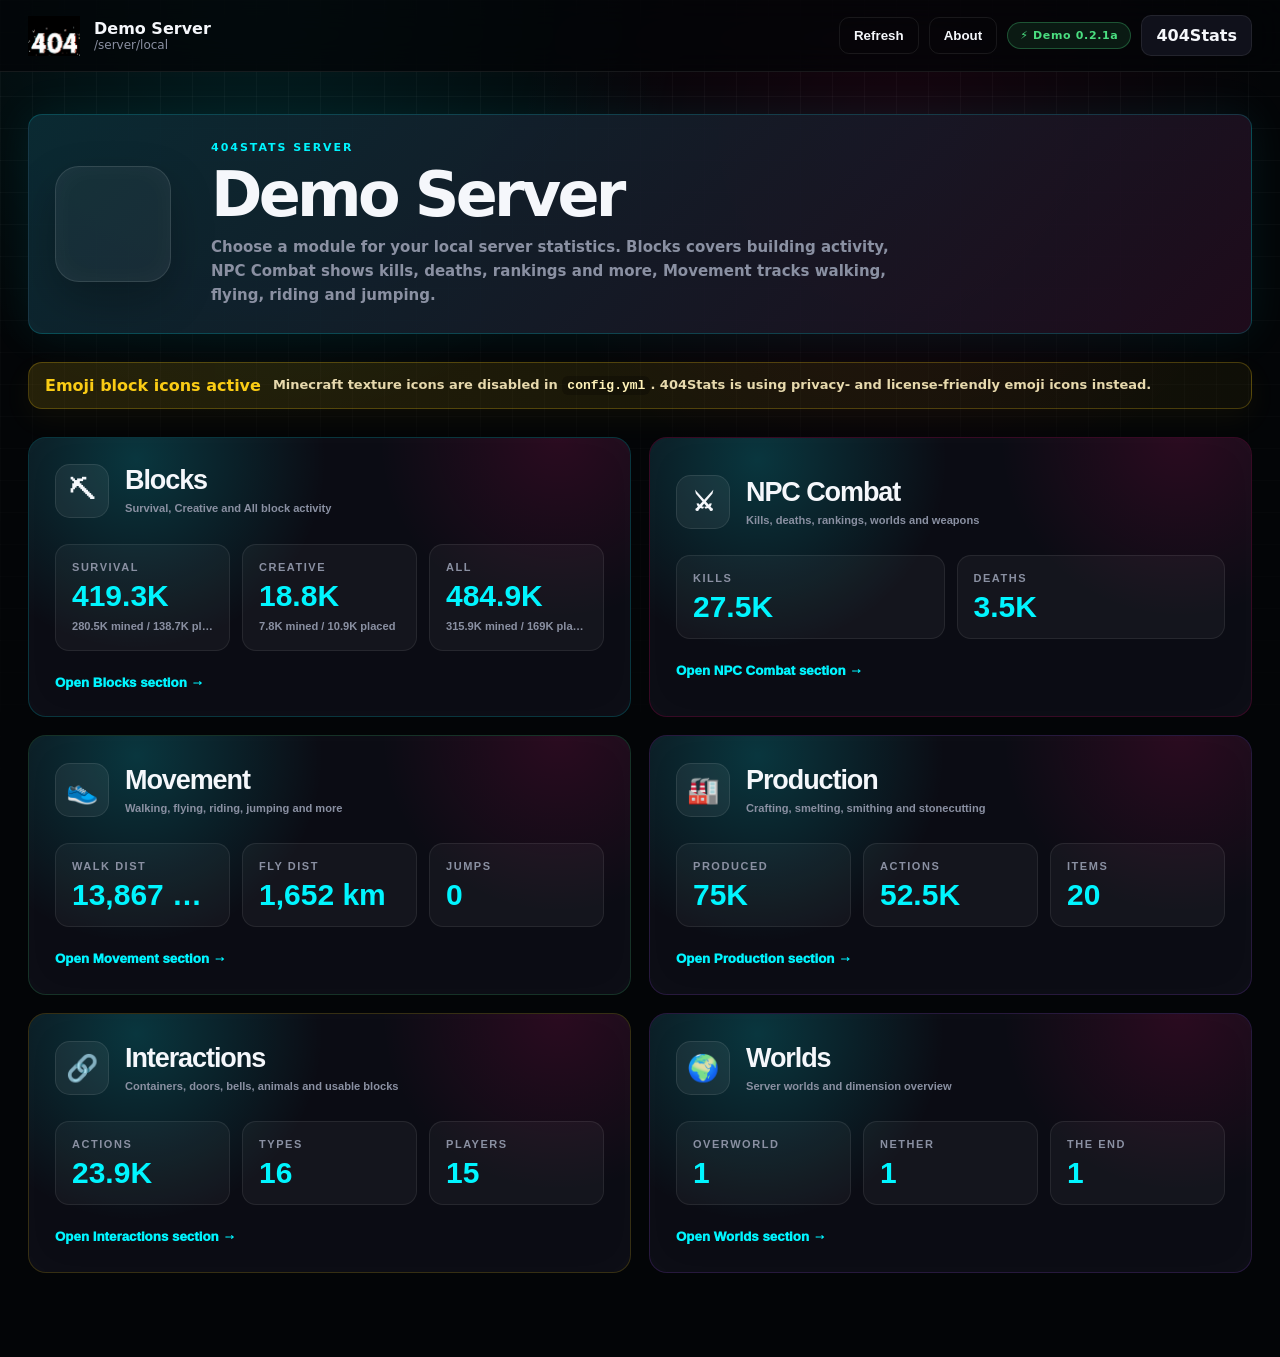
==== commit be71ab3b: "Bump version to 0.2.1a" ====
--- a/index.html
+++ b/index.html
@@ -13,7 +13,7 @@
       <div class="logo"><img src="logo-404.svg" alt="404Stats logo" /></div>
       <div><h1 id="serverName">404Stats Demo</h1><p id="serverPath">/server/local</p></div>
     </div>
-    <div class="top-actions"><button class="ghost" id="refreshBtn">Refresh</button><button class="ghost" id="aboutBtn">About</button><span class="alpha-badge demo" title="Demo mode — static data, no real server behind this.">⚡ Demo 0.1a</span><a class="pill" href="https://mcstats.404gnf.de" target="_blank" rel="noopener noreferrer">404Stats</a></div>
+    <div class="top-actions"><button class="ghost" id="refreshBtn">Refresh</button><button class="ghost" id="aboutBtn">About</button><span class="alpha-badge demo" title="Demo mode — static data, no real server behind this.">⚡ Demo 0.2.1a</span><a class="pill" href="https://mcstats.404gnf.de" target="_blank" rel="noopener noreferrer">404Stats</a></div>
   </header>
   <main class="page" id="app"></main>
   <div class="toast" id="toast"></div>
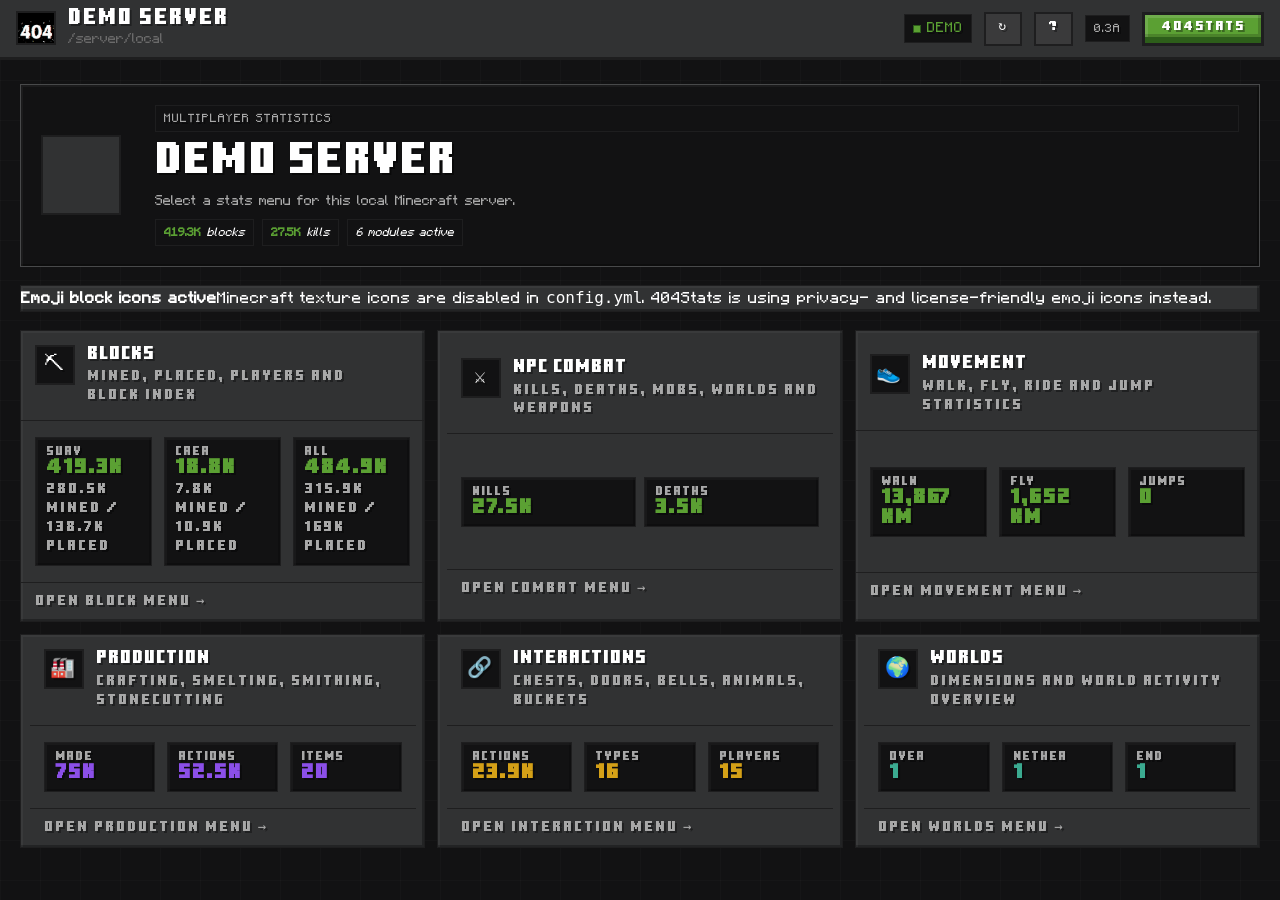
==== commit ef48ad67: "Redesign web dashboard with Minecraft pixel UI" ====
--- a/index.html
+++ b/index.html
@@ -2,9 +2,10 @@
 <html lang="en">
 <head>
   <meta charset="UTF-8" />
-  <meta name="viewport" content="width=device-width, initial-scale=1.0, maximum-scale=1.0, user-scalable=no" />
+  <meta name="viewport" content="width=device-width, initial-scale=1.0, viewport-fit=cover" />
   <title>404Stats Demo</title>
-  <link rel="stylesheet" href="styles.css" />
+  <meta name="theme-color" content="#030507" />
+  <link rel="stylesheet" href="styles.css?v=demosite-v1" />
 </head>
 <body>
   <div class="grid-bg"></div>
@@ -13,10 +14,15 @@
       <div class="logo"><img src="logo-404.svg" alt="404Stats logo" /></div>
       <div><h1 id="serverName">404Stats Demo</h1><p id="serverPath">/server/local</p></div>
     </div>
-    <div class="top-actions"><button class="ghost" id="refreshBtn">Refresh</button><button class="ghost" id="aboutBtn">About</button><span class="alpha-badge demo" title="Demo mode — static data, no real server behind this.">⚡ Demo 0.2.1a</span><a class="pill" href="https://mcstats.404gnf.de" target="_blank" rel="noopener noreferrer">404Stats</a></div>
+    <div class="topbar-controls">
+      <div class="server-status" id="serverStatus" title="Demo mode — static data, no real server behind this.">
+        <span class="status-dot"></span><span class="status-label">Demo</span>
+      </div>
+      <div class="top-actions"><button class="ghost" id="refreshBtn" title="Refresh page">↻</button><button class="ghost" id="aboutBtn" title="About 404Stats">?</button><span class="alpha-badge" id="versionBadge" title="Demo mode — static data, no real server behind this.">0.3a Demo</span><a class="pill" href="https://mcstats.404gnf.de" target="_blank" rel="noopener noreferrer">404Stats</a></div>
+    </div>
   </header>
   <main class="page" id="app"></main>
   <div class="toast" id="toast"></div>
-  <script src="demo.js?v=3"></script>
+  <script src="demo.js?v=demosite-v1"></script>
 </body>
 </html>
--- a/styles.css
+++ b/styles.css
@@ -1,1886 +1,1247 @@
+/* ============================================================
+   404STATS — MINECRAFT DESIGN SYSTEM
+   ============================================================ */
+
+@font-face {
+  font-family: 'MinecraftRegular';
+  src: url('/fonts/Minecraft-Regular.otf') format('opentype');
+  font-weight: 400;
+  font-style: normal;
+  font-display: swap;
+}
+
+@font-face {
+  font-family: 'MinecraftTen';
+  src: url('/fonts/Minecraft-Ten.ttf') format('truetype');
+  font-weight: 400;
+  font-style: normal;
+  font-display: swap;
+}
+
+/* ---------- Design Tokens ---------- */
 :root {
-  --bg: #030507;
-  --panel: rgba(13, 14, 22, 0.92);
-  --panel2: rgba(18, 19, 30, 0.92);
-  --border: rgba(255,255,255,0.08);
-  --text: #f5f7fb;
-  --muted: #8a90a2;
-  --cyan: #00f5ff;
-  --pink: #ff006e;
-  --green: #4ade80;
-  --yellow: #facc15;
-  --purple: #a855f7;
-}
+  --mc-bg: #121213;
+  --mc-surface: #313233;
+  --mc-surface-2: #3A3A3B;
+  --mc-surface-3: #48494A;
+  --mc-border: #1E1E1F;
+
+  --mc-green: #5BA033;
+  --mc-green-dark: #2D5E1A;
+  --mc-purple: #8B4FE8;
+  --mc-red: #C0392B;
+  --mc-red-dark: #7A1A1A;
+  --mc-yellow: #D4A017;
+  --mc-aqua: #3BAA90;
+
+  --mc-text: #FFFFFF;
+  --mc-text-muted: #A8A8A8;
+  --mc-text-dim: #6A6A6A;
+  --mc-text-dark: #CCCCCC;
+
+  --font-heading: 'MinecraftTen', monospace;
+  --font-body: 'MinecraftRegular', monospace;
+}
+
+/* ---------- Base ---------- */
 * { box-sizing: border-box; }
+*::before,
+*::after { box-sizing: border-box; }
+
+html,
+body,
+button,
+input,
+select,
+a {
+  font-family: var(--font-body);
+  -webkit-font-smoothing: none;
+  font-smooth: never;
+  text-rendering: optimizeSpeed;
+  font-variant-numeric: tabular-nums;
+}
+
+img,
+.logo,
+.avatar,
+.block-icon,
+.module-icon,
+.hero-icon-wrap,
+.server-icon-wrap {
+  image-rendering: pixelated;
+}
+
 body {
   margin: 0;
   min-height: 100vh;
-  color: var(--text);
-  background: radial-gradient(circle at 20% 0%, rgba(0,245,255,0.10), transparent 25%), radial-gradient(circle at 70% 10%, rgba(255,0,110,0.08), transparent 25%), var(--bg);
-  font-family: Inter, ui-sans-serif, system-ui, -apple-system, BlinkMacSystemFont, "Segoe UI", sans-serif;
-}
+  background: var(--mc-bg);
+  color: var(--mc-text);
+  font-size: 16px;
+  line-height: 1.55;
+  color-scheme: dark;
+}
+
+h1, h2, h3, p { margin: 0; }
+
+h1, h2, h3,
+.hero-title,
+.stat-card strong,
+.player-title h2,
+.subpage-head h2,
+.projects-title h2,
+.project-detail-title h2,
+.about-hero h2,
+.world-detail-hero h2 {
+  font-family: var(--font-heading);
+  letter-spacing: 2px;
+  text-shadow: 2px 2px 0 rgba(0, 0, 0, 0.35);
+  color: var(--mc-text);
+  font-weight: 400;
+}
+
+h1 { font-size: 22px; line-height: 1; overflow: hidden; text-overflow: ellipsis; white-space: nowrap; }
+
+/* ---------- Grid Background ---------- */
 .grid-bg {
   position: fixed;
   inset: 0;
   z-index: -1;
-  background-image: linear-gradient(rgba(255,255,255,0.035) 1px, transparent 1px), linear-gradient(90deg, rgba(255,255,255,0.035) 1px, transparent 1px);
-  background-size: 32px 32px;
-  mask-image: linear-gradient(to bottom, black, transparent 95%);
-}
+  background-image:
+    linear-gradient(to right,  rgba(255,255,255,0.02) 1px, transparent 1px),
+    linear-gradient(to bottom, rgba(255,255,255,0.02) 1px, transparent 1px);
+  background-size: 40px 40px;
+}
+
+/* ---------- Glitch Text ---------- */
+.glitch-text {
+  position: relative;
+  display: inline-block;
+}
+.glitch-text::before,
+.glitch-text::after {
+  content: attr(data-text);
+  position: absolute;
+  top: 0; left: 0;
+  width: 100%;
+  overflow: hidden;
+  opacity: 0.85;
+  will-change: transform, clip-path;
+}
+.glitch-text::before {
+  color: var(--mc-green);
+  transform: translate(-1px, 0);
+  animation: glitch-1 4s infinite steps(1) alternate-reverse;
+  z-index: -1;
+}
+.glitch-text::after {
+  color: var(--mc-purple);
+  transform: translate(1px, 0);
+  animation: glitch-2 4.5s infinite steps(1) alternate-reverse;
+  z-index: -2;
+}
+@keyframes glitch-1 {
+  0%, 90%, 100% { clip-path: inset(0 0 0 0); transform: translate(-1px, 0); }
+  92% { clip-path: inset(20% 0 60% 0); transform: translate(-2px, 0); }
+  94% { clip-path: inset(50% 0 20% 0); transform: translate(-1px, 1px); }
+  96% { clip-path: inset(10% 0 70% 0); transform: translate(0, -1px); }
+  98% { clip-path: inset(70% 0 5% 0); transform: translate(-2px, 1px); }
+}
+@keyframes glitch-2 {
+  0%, 90%, 100% { clip-path: inset(0 0 0 0); transform: translate(1px, 0); }
+  92% { clip-path: inset(60% 0 20% 0); transform: translate(2px, 0); }
+  94% { clip-path: inset(20% 0 50% 0); transform: translate(1px, -1px); }
+  96% { clip-path: inset(70% 0 10% 0); transform: translate(0, 1px); }
+  98% { clip-path: inset(5% 0 70% 0); transform: translate(2px, -1px); }
+}
+
+/* ---------- Topbar ---------- */
 .topbar {
-  height: 72px;
-  padding: 0 28px;
-  border-bottom: 1px solid var(--border);
-  display: flex;
-  align-items: center;
-  justify-content: space-between;
-  backdrop-filter: blur(16px);
-  position: sticky;
-  top: 0;
-  z-index: 20;
-  background: rgba(3,5,7,0.76);
-}
-.brand { display: flex; align-items: center; gap: 14px; }
-.logo {
-  width: 52px; height: 40px;
-  display: grid; place-items: center;
-  overflow: hidden;
-}
-.logo img { width: 100%; height: 100%; object-fit: contain; display: block; }
-h1 { margin: 0; font-size: 16px; }
-p { margin: 0; color: var(--muted); font-size: 12px; }
-.top-actions { display: flex; gap: 10px; align-items: center; }
-.alpha-badge {
-  display: inline-flex;
-  align-items: center;
-  gap: 6px;
-  padding: 6px 12px;
-  border: 1px solid rgba(250,204,21,0.3);
-  border-radius: 999px;
-  background: rgba(250,204,21,0.1);
-  color: var(--yellow);
-  font-size: 11px;
-  font-weight: 900;
-  letter-spacing: 0.06em;
-  white-space: nowrap;
-  cursor: help;
-}
-
-.alpha-badge.demo {
-  border-color: rgba(74,222,128,0.3);
-  background: rgba(74,222,128,0.1);
-  color: var(--green);
-}
-button, .pill {
-  border: 1px solid var(--border);
-  color: var(--text);
-  background: var(--panel2);
-  padding: 10px 14px;
-  border-radius: 10px;
-  font-weight: 800;
-  cursor: pointer;
-  text-decoration: none;
-}
-button:disabled { opacity: 0.55; cursor: not-allowed; }
-.ghost { background: transparent; }
-.page { max-width: 1320px; margin: 0 auto; padding: 42px 28px 84px; display: grid; gap: 28px; }
-.mode-row { display: flex; justify-content: space-between; margin-bottom: 20px; }
-.segmented { display: flex; background: var(--panel); border: 1px solid var(--border); padding: 5px; border-radius: 12px; }
-.segmented button { border: 0; background: transparent; color: var(--muted); padding: 9px 16px; }
-.segmented button.active { color: var(--cyan); background: rgba(0,245,255,0.12); box-shadow: 0 0 24px rgba(0,245,255,0.16); }
-.cards { display: grid; grid-template-columns: repeat(3, minmax(0, 1fr)); gap: 20px; margin-bottom: 0; }
-.stat-card {
-  min-height: 136px;
-  border: 1px solid var(--border);
-  border-radius: 14px;
-  padding: 26px;
-  background: var(--panel);
-  box-shadow: inset 0 0 40px rgba(255,255,255,0.015);
-}
-.stat-card span { display: block; color: var(--muted); text-transform: uppercase; letter-spacing: 0.18em; font-size: 11px; margin-bottom: 10px; }
-.stat-card strong { display: block; font-size: 42px; line-height: 1; }
-.stat-card small { color: var(--muted); font-weight: 700; }
-.stat-card.cyan { box-shadow: 0 0 32px rgba(0,245,255,0.08); border-color: rgba(0,245,255,0.18); }
-.stat-card.cyan strong { color: var(--cyan); text-shadow: 0 0 18px rgba(0,245,255,0.5); }
-.stat-card.pink { box-shadow: 0 0 32px rgba(255,0,110,0.08); border-color: rgba(255,0,110,0.18); }
-.stat-card.pink strong { color: var(--pink); text-shadow: 0 0 18px rgba(255,0,110,0.5); }
-.stat-card.mixed strong { color: var(--cyan); }
-.two-col { display: grid; grid-template-columns: repeat(2, minmax(0, 1fr)); gap: 22px; margin-bottom: 0; }
-.panel {
-  border: 1px solid var(--border);
-  background: var(--panel);
-  border-radius: 14px;
-  padding: 26px;
-  overflow: hidden;
-}
-.panel h2 { margin: 0 0 20px; font-size: 14px; text-transform: uppercase; letter-spacing: 0.06em; }
-.donut-wrap { display: grid; grid-template-columns: 180px 1fr; align-items: center; gap: 24px; }
-.donut {
-  width: 160px; height: 160px; border-radius: 50%;
-  background: conic-gradient(var(--muted) 0 100%);
-  position: relative;
-  margin: auto;
-}
-.donut::after { content: ""; position: absolute; inset: 34px; border-radius: 50%; background: #070910; border: 1px solid rgba(255,255,255,0.06); }
-.legend { display: grid; gap: 10px; font-size: 13px; }
-.legend-row { display: flex; justify-content: space-between; gap: 12px; }
-.legend-label { display: inline-flex; align-items: center; gap: 8px; color: #dfe4f3; }
-.swatch { width: 9px; height: 9px; border-radius: 50%; display: inline-block; }
-.facts { display: grid; grid-template-columns: 1fr 1fr; gap: 10px; }
-.fact { background: rgba(255,255,255,0.035); border: 1px solid var(--border); border-radius: 10px; padding: 13px 14px; color: #dfe4f3; }
-.search-row { display: grid; grid-template-columns: minmax(260px, 1fr) auto auto auto auto; gap: 14px; margin-bottom: 0; align-items: stretch; }
-.asset-notice {
-  display: flex;
-  align-items: center;
-  gap: 12px;
-  padding: 13px 16px;
-  border: 1px solid rgba(250,204,21,0.24);
-  border-radius: 14px;
-  background: linear-gradient(90deg, rgba(250,204,21,0.14), rgba(250,204,21,0.05));
-  color: #f8e7a0;
-  box-shadow: 0 10px 30px rgba(250,204,21,0.05);
-}
-.asset-notice strong {
-  color: var(--yellow);
-  white-space: nowrap;
-}
-.asset-notice span {
-  color: #e7d9ad;
-  font-size: 13px;
-  font-weight: 700;
-}
-.asset-notice code {
-  color: #fff2b8;
-  background: rgba(0,0,0,0.25);
-  border-radius: 6px;
-  padding: 2px 5px;
-}
-input { border: 1px solid var(--border); background: var(--panel); color: var(--text); border-radius: 10px; padding: 12px 14px; }
-.chart { height: 300px; min-height: 300px; display: grid; align-items: stretch; }
-.chart svg { width: 100%; height: 100%; overflow: visible; }
-.axis { stroke: rgba(255,255,255,0.08); stroke-width: 1; }
-.line-mined { fill: none; stroke: var(--cyan); stroke-width: 3; filter: drop-shadow(0 0 8px rgba(0,245,255,0.5)); }
-.line-placed { fill: none; stroke: var(--pink); stroke-width: 3; filter: drop-shadow(0 0 8px rgba(255,0,110,0.5)); }
-.area { fill: rgba(255,255,255,0.04); }
-.mini-legend { color: var(--muted); font-size: 12px; display: flex; justify-content: flex-end; gap: 8px; align-items: center; }
-.dot { width: 8px; height: 8px; border-radius: 50%; display:inline-block; }
-.cyan-dot { background: var(--cyan); } .pink-dot { background: var(--pink); }
-.block-list { display: grid; gap: 12px; }
-.block-row { display: grid; grid-template-columns: minmax(180px, 260px) minmax(240px, 1fr) 120px; gap: 18px; align-items: center; }
-.block-name { display: flex; align-items: center; gap: 10px; font-weight: 750; min-width: 0; }
-.bar { height: 24px; background: rgba(255,255,255,0.045); border-radius: 6px; display: flex; overflow: hidden; }
-.bar-mined { background: linear-gradient(90deg, rgba(0,245,255,0.82), rgba(0,245,255,0.62)); }
-.bar-placed { background: linear-gradient(90deg, rgba(255,0,110,0.82), rgba(255,0,110,0.62)); }
-.numbers { text-align: right; font-weight: 850; }
-.numbers .m { color: var(--cyan); } .numbers .p { color: var(--pink); }
-.player-list { display: grid; gap: 12px; }
-.player-row { display: grid; grid-template-columns: 38px 1fr auto; align-items: center; gap: 12px; background: rgba(255,255,255,0.028); padding: 12px; border-radius: 12px; }
-.avatar { width: 30px; height: 30px; display: grid; place-items: center; border-radius: 8px; background: rgba(0,245,255,0.13); overflow: hidden; }
-.player-name { font-weight: 850; }
-.player-total { color: var(--muted); font-weight: 800; }
-.toast { position: fixed; right: 18px; bottom: 18px; background: var(--panel2); border: 1px solid var(--border); color: var(--text); padding: 14px 16px; border-radius: 12px; opacity: 0; transform: translateY(8px); transition: 0.2s; }
-.toast.show { opacity: 1; transform: translateY(0); }
-.login-shell {
-  min-height: calc(100vh - 190px);
-  display: grid;
-  place-items: center;
-}
-.login-panel {
-  width: min(100%, 440px);
-  border-color: rgba(0,245,255,0.18);
-  box-shadow: 0 0 50px rgba(0,245,255,0.08);
-}
-.login-kicker {
-  display: block;
-  color: var(--cyan);
-  font-size: 11px;
-  font-weight: 900;
-  letter-spacing: 0.18em;
-  text-transform: uppercase;
-  margin-bottom: 12px;
-}
-.login-panel h2 {
-  margin: 0 0 10px;
-  font-size: 30px;
-  letter-spacing: -0.04em;
-  text-transform: none;
-}
-.login-panel form {
-  display: grid;
-  grid-template-columns: 1fr auto;
-  gap: 10px;
-  margin-top: 22px;
-}
-.login-panel input {
-  width: 100%;
-}
-.login-error {
-  color: var(--pink);
-  margin-top: 14px;
-  font-weight: 800;
-}
-@media (max-width: 850px) {
-  .topbar { padding: 0 16px; }
-  .page { padding: 24px 14px 56px; }
-  .cards, .two-col { grid-template-columns: 1fr; }
-  .donut-wrap { grid-template-columns: 1fr; }
-  .facts { grid-template-columns: 1fr; }
-  .search-row { grid-template-columns: 1fr; }
-  .asset-notice { align-items: flex-start; flex-direction: column; gap: 5px; }
-  .block-row { grid-template-columns: 1fr; gap: 8px; }
-  .numbers { text-align: left; }
-  .login-panel form { grid-template-columns: 1fr; }
-}
-
-.panel-title-row { display: flex; align-items: center; justify-content: space-between; gap: 16px; margin-bottom: 14px; }
-.panel-title-row h2 { margin: 0; }
-.search-wrapper { position: relative; min-width: 0; }
-.search-wrapper input { width: 100%; }
-.search-results {
-  position: absolute; z-index: 30; top: calc(100% + 8px); left: 0; right: 0; max-height: 360px; overflow: auto;
-  border: 1px solid var(--border); border-radius: 12px; background: rgba(10, 11, 18, 0.98); box-shadow: 0 18px 40px rgba(0,0,0,0.35); padding: 8px;
-}
-.hidden { display: none !important; }
-.search-empty { padding: 12px; color: var(--muted); font-weight: 700; }
-.search-result { width: 100%; border: 0; background: transparent; display: grid; grid-template-columns: 38px 1fr auto; gap: 12px; align-items: center; text-align: left; padding: 10px; }
-.search-result:hover { background: rgba(0,245,255,0.08); }
-.search-result small { display: block; color: var(--muted); margin-top: 3px; }
-.search-result b { color: var(--cyan); }
-.player-row.clickable { width: 100%; text-align: left; border: 0; transition: 0.15s ease; }
-.player-row.clickable:hover { background: rgba(0,245,255,0.075); transform: translateY(-1px); }
-.player-topline { margin-bottom: 16px; }
-.back-link-button { background: transparent; border: 0; color: var(--muted); padding: 8px 0; }
-.back-link-button:hover { color: var(--cyan); }
-.player-hero { display: flex; justify-content: space-between; align-items: center; gap: 18px; margin-bottom: 24px; }
-.player-title { display: flex; align-items: center; gap: 18px; }
-.player-title h2 { margin: 0; font-size: 32px; line-height: 1; }
-.big-avatar {
-  width: 72px; height: 72px; display: grid; place-items: center; border-radius: 14px;
-  background: linear-gradient(135deg, rgba(0,245,255,0.22), rgba(255,0,110,0.16)); border: 1px solid rgba(0,245,255,0.22);
-  font-weight: 950; font-size: 24px; color: var(--text); box-shadow: 0 0 28px rgba(0,245,255,0.10);
-  overflow: hidden;
-}
-.cyan-text { color: var(--cyan); }
-.rank-cards { display: grid; grid-template-columns: repeat(3, 1fr); gap: 16px; margin-bottom: 24px; }
-.rank-card { border: 1px solid var(--border); background: var(--panel); border-radius: 14px; padding: 20px; }
-.rank-card div { display: flex; align-items: center; justify-content: space-between; }
-.rank-card span { color: var(--muted); text-transform: uppercase; letter-spacing: 0.12em; font-size: 12px; font-weight: 850; }
-.rank-card strong { font-size: 22px; }
-.rank-card p { margin-top: 14px; font-weight: 750; }
-.rank-card.cyan strong { color: var(--cyan); }
-.rank-card.pink strong { color: var(--pink); }
-.rank-card.mixed strong { color: var(--cyan); }
-.avatar.mini { width: 30px; height: 30px; }
-@media (max-width: 850px) { .player-hero { align-items: flex-start; flex-direction: column; } .rank-cards { grid-template-columns: 1fr; } .player-title h2 { font-size: 26px; } }
-
-/* Block Index */
-.subpage-head {
-  display: flex;
-  align-items: center;
-  justify-content: space-between;
-  gap: 18px;
-  margin: 10px 0 22px;
-}
-.subpage-head h2 {
-  font-size: clamp(28px, 3vw, 40px);
-  margin: 0;
-  letter-spacing: -0.04em;
-}
-.subpage-head p,
-.muted {
-  color: var(--muted);
-  margin: 4px 0 0;
-}
-.hall-panel {
-  margin-bottom: 22px;
-}
-.hall-grid {
-  display: grid;
-  grid-template-columns: repeat(2, minmax(0, 1fr));
-  gap: 12px;
-}
-.hall-card {
-  display: grid;
-  grid-template-columns: 34px 34px minmax(0, 1fr) auto;
-  align-items: center;
-  gap: 12px;
-  padding: 14px;
-  border: 1px solid rgba(255,255,255,0.08);
-  border-radius: 12px;
-  background: rgba(255,255,255,0.025);
-}
-.hall-card.rank-1,
-.hall-card.rank-2,
-.hall-card.rank-3 {
-  border-color: rgba(255, 209, 102, 0.35);
-  box-shadow: 0 0 18px rgba(255, 209, 102, 0.08) inset;
-}
-.hall-rank {
-  width: 28px;
-  height: 28px;
-  border-radius: 999px;
-  display: grid;
-  place-items: center;
-  font-weight: 900;
-  background: rgba(255,255,255,0.07);
-  color: var(--text);
-}
-.rank-1 .hall-rank,
-.rank-2 .hall-rank,
-.rank-3 .hall-rank {
-  background: rgba(255, 209, 102, 0.22);
-  color: #ffd166;
-}
-.hall-icon {
-  font-size: 22px;
-}
-.hall-main {
-  min-width: 0;
-}
-.hall-main strong {
-  display: block;
-  overflow: hidden;
-  text-overflow: ellipsis;
-  white-space: nowrap;
-}
-.hall-main small,
-.hall-total small,
-.block-index-name small {
-  color: var(--muted);
-  font-size: 12px;
-}
-.hall-total {
-  text-align: right;
-}
-.hall-total b {
-  display: block;
-  color: var(--text);
-}
-.mini-bar {
-  height: 7px;
-  border-radius: 999px;
-  overflow: hidden;
-  display: flex;
-  background: rgba(255,255,255,0.06);
-  margin: 8px 0 6px;
-}
-.block-search-row {
-  align-items: stretch;
-  margin-bottom: 18px;
-}
-.filter-toggle {
-  min-width: 212px;
-}
-.block-index-list {
-  display: grid;
-  gap: 8px;
-}
-.block-index-row {
-  display: grid;
-  grid-template-columns: 42px minmax(210px, 300px) minmax(260px, 1fr) 120px;
-  align-items: center;
-  gap: 14px;
-  padding: 10px 12px;
-  border-radius: 12px;
-  border: 1px solid transparent;
-  background: rgba(255,255,255,0.018);
-}
-.block-index-row:hover {
-  border-color: rgba(0,245,255,0.15);
-  background: rgba(0,245,255,0.035);
-}
-.rank-num {
-  color: var(--muted);
-  font-variant-numeric: tabular-nums;
-  text-align: right;
-}
-.block-index-name {
-  display: flex;
-  align-items: center;
-  gap: 12px;
-  min-width: 0;
-}
-.block-index-name strong {
-  display: block;
-  overflow: hidden;
-  text-overflow: ellipsis;
-  white-space: nowrap;
-}
-.player-head {
-  display: block;
-  image-rendering: pixelated;
-  object-fit: cover;
-}
-.player-head.mini {
-  width: 30px;
-  height: 30px;
-}
-.player-head.big {
-  width: 72px;
-  height: 72px;
-}
-.avatar-fallback {
-  width: 100%;
-  height: 100%;
-  display: grid;
-  place-items: center;
-  border-radius: inherit;
-  background: rgba(0,245,255,0.13);
-  color: var(--text);
-  font-weight: 900;
-}
-.block-icon {
-  width: 30px;
-  height: 30px;
-  flex: 0 0 30px;
-  display: grid;
-  place-items: center;
-  border-radius: 8px;
-  background: rgba(255,255,255,0.05);
-  border: 1px solid rgba(255,255,255,0.08);
-  box-shadow: inset 0 0 18px rgba(255,255,255,0.025);
-}
-.block-icon img {
-  width: 24px;
-  height: 24px;
-  object-fit: contain;
-  image-rendering: pixelated;
-}
-.block-icon.emoji {
-  font-size: 18px;
-  line-height: 1;
-}
-.block-icon.missing::before {
-  content: "?";
-  color: var(--muted);
-  font-weight: 900;
-}
-.hall-icon .block-icon {
-  width: 34px;
-  height: 34px;
-  flex-basis: 34px;
-}
-.hall-icon .block-icon img {
-  width: 28px;
-  height: 28px;
-}
-.hall-icon .block-icon.emoji {
-  font-size: 20px;
-}
-.block-index-bar {
-  height: 18px;
-}
-.error-panel {
-  border-color: rgba(255,0,110,0.35);
-}
-.loading {
-  color: var(--muted);
-  padding: 50px 0;
-}
-
-@media (max-width: 760px) {
-  .subpage-head { align-items: flex-start; flex-direction: column; }
-  .hall-grid { grid-template-columns: 1fr; }
-  .block-index-row {
-    grid-template-columns: 34px minmax(0, 1fr);
-  }
-  .block-index-row .bar,
-  .block-index-row .numbers {
-    grid-column: 2;
-  }
-  .filter-toggle { width: 100%; }
-}
-.seg {
-  display: flex;
-  gap: 4px;
-  align-items: center;
-  background: var(--panel);
-  border: 1px solid var(--border);
-  padding: 5px;
-  border-radius: 12px;
-}
-.seg button {
-  border: 0;
-  background: transparent;
-  color: var(--muted);
-  padding: 9px 16px;
-}
-.seg button.active {
-  color: var(--cyan);
-  background: rgba(0,245,255,0.12);
-  box-shadow: 0 0 24px rgba(0,245,255,0.16);
-}
-.seg button.active.creative { color: #e879f9; background: rgba(232,121,249,0.12); }
-.seg button.active.all { color: #93c5fd; background: rgba(147,197,253,0.12); }
-.seg-stack { display: flex; flex-wrap: wrap; justify-content: flex-end; gap: 10px; }
-.hero-row {
-  display: flex;
-  justify-content: space-between;
-  align-items: center;
-  gap: 16px;
-  margin-bottom: 20px;
-}
-@media (max-width: 760px) { .hero-row { align-items: flex-start; flex-direction: column; } .seg-stack { justify-content: flex-start; } }
-
-/* Projects */
-.projects-head {
-  display: flex;
-  align-items: flex-start;
-  justify-content: space-between;
-  gap: 18px;
-  margin: 24px 0 20px;
-}
-.projects-title {
-  display: flex;
-  align-items: center;
-  gap: 18px;
-}
-.projects-title h2 {
-  margin: 0;
-  font-size: clamp(34px, 4vw, 52px);
-  line-height: 0.95;
-  letter-spacing: -0.06em;
-}
-.projects-title p {
-  margin-top: 8px;
-  font-size: clamp(16px, 1.4vw, 22px);
-  font-weight: 700;
-}
-.projects-folder {
-  width: 46px;
-  height: 34px;
-  display: grid;
-  place-items: center;
-  color: var(--cyan);
-  font-size: 44px;
-  line-height: 1;
-  text-shadow: 0 0 18px rgba(0,245,255,0.42);
-}
-.projects-grid {
-  display: grid;
-  grid-template-columns: repeat(2, minmax(300px, 540px));
-  gap: 20px;
-  justify-content: start;
-}
-.project-card {
-  width: 100%;
-  display: grid;
-  gap: 24px;
-  text-align: left;
-  border-radius: 20px;
-  padding: 28px 32px;
-  background: var(--panel);
-  border: 1px solid var(--border);
-  box-shadow: inset 0 0 45px rgba(255,255,255,0.014);
-  transition: 0.16s ease;
-}
-.project-card:hover {
-  border-color: rgba(0,245,255,0.24);
-  transform: translateY(-2px);
-  box-shadow: 0 18px 50px rgba(0,245,255,0.06), inset 0 0 45px rgba(255,255,255,0.018);
-}
-.project-card-title,
-.project-detail-title {
-  display: flex;
-  align-items: center;
-  gap: 14px;
-}
-.project-emoji {
-  font-size: 32px;
-  filter: drop-shadow(0 0 12px rgba(0,245,255,0.25));
-}
-.project-card-title strong {
-  font-size: 22px;
-  letter-spacing: -0.02em;
-}
-.project-card-stats {
-  display: grid;
-  grid-template-columns: repeat(3, 1fr);
-  gap: 18px;
-  border-bottom: 1px solid var(--border);
-  padding-bottom: 24px;
-}
-.project-card-stats em {
-  display: block;
-  color: var(--muted);
-  font-style: normal;
-  text-transform: uppercase;
-  font-size: 13px;
-  margin-bottom: 6px;
-}
-.project-card-stats b {
-  display: block;
-  color: var(--text);
-  font-size: 24px;
-  text-align: center;
-}
-.m { color: var(--cyan) !important; }
-.p { color: var(--pink) !important; }
-.project-card-lines {
-  display: grid;
-  gap: 11px;
-}
-.project-card-lines div {
-  display: flex;
-  justify-content: space-between;
-  gap: 18px;
-  color: var(--muted);
-  font-size: 18px;
-}
-.project-card-lines b {
-  color: var(--text);
-  text-align: right;
-}
-.project-back-server {
-  justify-self: start;
-  color: var(--cyan);
-  background: transparent;
-  border: 0;
-  padding: 18px 0;
-  font-size: 20px;
-}
-.project-detail-head {
-  display: grid;
-  gap: 10px;
-}
-.project-detail-title h2 {
-  margin: 0;
-  font-size: clamp(30px, 3vw, 44px);
-  letter-spacing: -0.05em;
-}
-.project-controls {
+  min-height: 60px;
+  padding: 8px 16px;
   display: flex;
   align-items: center;
   justify-content: space-between;
   gap: 16px;
-}
-.range-toggle button.active {
-  color: var(--cyan);
-}
-.project-summary-cards .stat-card {
-  min-height: 108px;
-}
-.highlight-card.cyan { border-color: rgba(0,245,255,0.22); }
-.highlight-card.pink { border-color: rgba(255,0,110,0.22); }
-.highlight-main {
-  display: flex;
-  align-items: center;
-  gap: 16px;
-}
-.highlight-main strong {
-  display: block;
-  font-size: 18px;
-}
-.project-contributors {
-  display: grid;
-  gap: 10px;
-}
-.contributor-row {
-  display: grid;
-  grid-template-columns: 34px 38px minmax(0, 1fr) auto;
-  align-items: center;
-  gap: 12px;
-  padding: 12px;
-  border-radius: 12px;
-  background: rgba(255,255,255,0.018);
-}
-.contributor-row .numbers {
+  position: sticky;
+  top: 0;
+  z-index: 20;
+  background: var(--mc-surface);
+  border-bottom: 3px solid var(--mc-border);
+}
+
+.brand,
+.topbar-controls,
+.top-actions,
+.module-top,
+.player-title,
+.world-card-header,
+.project-card-title,
+.project-detail-title,
+.highlight-main,
+.world-detail-hero,
+.search-row,
+.hero-row,
+.projects-title,
+.project-controls,
+.project-footer-row,
+.share-row,
+.brand-links,
+.about-chip-row,
+.seg-stack {
   display: flex;
   align-items: center;
   gap: 12px;
 }
-.achievement-grid {
+
+.share-row,
+.search-row { flex-wrap: wrap; }
+
+.share-row { padding: 8px; }
+
+.brand { min-width: 0; }
+.brand > div:last-child { min-width: 0; }
+
+.logo {
+  width: 40px;
+  height: 34px;
+  flex: 0 0 40px;
+  display: grid;
+  place-items: center;
+  overflow: hidden;
+  background: var(--mc-surface-3);
+  border: 2px solid var(--mc-border);
+}
+.logo img,
+.hero-icon-wrap img,
+.server-icon-wrap img,
+.block-icon img,
+.player-head {
+  display: block;
+  max-width: 100%;
+  max-height: 100%;
+  object-fit: contain;
+}
+
+/* ---------- Page ---------- */
+.page {
+  width: min(100%, 1400px);
+  margin: 0 auto;
+  padding: 24px 20px 44px;
+  display: grid;
+  gap: 18px;
+}
+
+/* ---------- Panels & Cards ---------- */
+.panel,
+.stat-card,
+.module-card,
+.project-card,
+.world-card,
+.rank-card,
+.hall-card,
+.fact,
+.asset-notice,
+.share-row,
+.search-results,
+.tech-info,
+.privacy-list div,
+.login-panel,
+.telemetry-hero,
+.landing-hero {
+  background: var(--mc-surface);
+  border: 1px solid var(--mc-border);
+  box-shadow:
+    inset 2px 2px 0 rgba(255, 255, 255, 0.04),
+    inset -2px -2px 0 rgba(0, 0, 0, 0.3);
+  color: var(--mc-text);
+  border-radius: 0px;
+}
+
+.panel,
+.project-card,
+.world-card,
+.rank-card,
+.hall-card { padding: 20px; }
+
+.panel h2,
+.login-kicker,
+.dev-badge,
+.hero-badge,
+.alpha-badge,
+.status-label,
+.module-stats span,
+.stat-card span,
+.rank-card span,
+.world-stat-label,
+.biome-dim-group h3,
+.tech-info-grid h3 {
+  color: var(--mc-green);
+  text-shadow: 2px 2px 0 rgba(0, 0, 0, 0.35);
+  font-size: 14px;
+  font-weight: 400;
+  letter-spacing: 1px;
+  text-transform: uppercase;
+}
+
+/* ---------- 3D Minecraft Button ---------- */
+button,
+.pill,
+.share-row a,
+.brand-links a,
+.back-link-button,
+.compact-action,
+.project-back-server {
+  display: inline-flex;
+  align-items: center;
+  justify-content: center;
+  gap: 6px;
+  min-height: 34px;
+  padding: 4px 16px 9px 16px;
+  font-family: var(--font-heading);
+  font-weight: 400;
+  letter-spacing: 2px;
+  font-size: 13px;
+  color: var(--mc-text);
+  background: var(--mc-green);
+  border: 3px solid var(--mc-border);
+  box-shadow:
+    inset 0 -6px 0 0 var(--mc-green-dark),
+    inset 3px 3px 0 rgba(255, 255, 255, 0.12),
+    inset -3px -9px 0 rgba(0, 0, 0, 0.18);
+  text-shadow: 2px 2px 0 rgba(0, 0, 0, 0.35);
+  text-decoration: none;
+  cursor: pointer;
+  border-radius: 0px;
+  transition: background-color 0.1s;
+  line-height: 1;
+}
+
+button:hover,
+.pill:hover,
+.share-row a:hover,
+.brand-links a:hover,
+.back-link-button:hover,
+.compact-action:hover,
+.project-back-server:hover {
+  background: hsl(105 55% 26%);
+}
+
+button:active,
+.pill:active,
+.share-row a:active,
+.brand-links a:active {
+  box-shadow:
+    inset 0 0 0 0 var(--mc-green-dark),
+    inset 3px 3px 0 rgba(255, 255, 255, 0.12),
+    inset -3px -3px 0 rgba(0, 0, 0, 0.18);
+  position: relative;
+  top: 2px;
+}
+
+button:focus-visible,
+.pill:focus-visible,
+a:focus-visible,
+input:focus-visible,
+select:focus-visible {
+  outline: 3px solid var(--mc-purple);
+  outline-offset: 3px;
+  border-radius: 0px;
+}
+
+button:disabled,
+.module-card.disabled {
+  cursor: not-allowed;
+  opacity: 0.35;
+  pointer-events: none;
+  filter: grayscale(0.4);
+}
+
+/* ---------- Ghost / Link buttons ---------- */
+.ghost,
+.back-link-button,
+.compact-action,
+.project-back-server {
+  background: var(--mc-surface-2);
+  box-shadow: none;
+  border: 2px solid var(--mc-border);
+  padding: 4px 12px 8px 12px;
+}
+.ghost:hover,
+.back-link-button:hover,
+.compact-action:hover,
+.project-back-server:hover {
+  background: var(--mc-surface-3);
+  color: var(--mc-green);
+  text-shadow: 2px 2px 0 rgba(0, 0, 0, 0.35);
+}
+
+/* ---------- Inputs ---------- */
+input,
+select {
+  min-height: 36px;
+  padding: 6px 10px;
+  background: var(--mc-bg);
+  border: 3px solid var(--mc-border);
+  box-shadow: inset 0 -4px 0 rgba(0, 0, 0, 0.3);
+  color: var(--mc-text);
+  font-size: 15px;
+  border-radius: 0px;
+  font-family: var(--font-body);
+}
+input:focus,
+select:focus {
+  outline: none;
+  border-color: var(--mc-green);
+}
+input::placeholder { color: var(--mc-text-dim); }
+
+/* ---------- Badges / Chips ---------- */
+.server-status,
+.alpha-badge,
+.dev-badge,
+.hero-badge,
+.hero-stat,
+.about-chip-row span {
+  display: inline-flex;
+  align-items: center;
+  gap: 6px;
+  padding: 3px 8px;
+  background: var(--mc-bg);
+  border: 1px solid var(--mc-border);
+  border-radius: 0px;
+  font-size: 12px;
+  color: var(--mc-text-muted);
+}
+
+.hero-stat { color: var(--mc-text); }
+.hero-stat b { color: var(--mc-green); }
+
+.status-dot {
+  width: 8px;
+  height: 8px;
+  background: var(--mc-green);
+  border: 1px solid var(--mc-green-dark);
+}
+
+/* ---------- Grids ---------- */
+.cards,
+.rank-cards,
+.module-stats.three,
+.project-card-stats,
+.achievement-grid,
+.world-stats-grid,
+.privacy-list,
+.tech-info-grid,
+.biome-grid-inner {
   display: grid;
   grid-template-columns: repeat(3, minmax(0, 1fr));
+  gap: 12px;
+}
+
+.two-col,
+.bottom,
+.about-feature-grid,
+.projects-grid {
+  display: grid;
+  grid-template-columns: repeat(2, minmax(0, 1fr));
   gap: 14px;
 }
-.achievement {
-  display: grid;
-  grid-template-columns: 38px minmax(0, 1fr);
+
+.module-grid {
+  display: grid;
+  grid-template-columns: repeat(auto-fit, minmax(380px, 1fr));
   gap: 12px;
+}
+
+.panels-grid,
+.worlds-grid {
+  display: grid;
+  grid-template-columns: repeat(auto-fit, minmax(280px, 1fr));
+  gap: 14px;
+}
+
+/* ---------- Hero ---------- */
+.telemetry-hero,
+.landing-hero {
+  display: grid;
+  grid-template-columns: 96px minmax(0, 1fr);
   align-items: center;
-  min-height: 74px;
+  gap: 18px;
+  padding: 20px;
+  background: var(--mc-bg);
+  border-color: var(--mc-surface-3);
+}
+
+.hero-title {
+  color: var(--mc-text);
+  text-shadow: 2px 2px 0 rgba(0, 0, 0, 0.5);
+  font-size: clamp(30px, 3.5vw, 48px);
+  line-height: 1;
+}
+
+.hero-content { display: grid; gap: 8px; min-width: 0; }
+.hero-sub { max-width: 70ch; color: var(--mc-text-muted); }
+.hero-quick-stats { display: flex; flex-wrap: wrap; gap: 8px; }
+
+.hero-icon-wrap,
+.server-icon-wrap,
+.about-logo {
+  width: 80px;
+  height: 80px;
+  padding: 6px;
+  display: grid;
+  place-items: center;
+  background: var(--mc-surface);
+  border: 2px solid var(--mc-border);
+  overflow: hidden;
+}
+.about-logo { width: 100%; height: auto; }
+
+/* ---------- Module Cards ---------- */
+.module-card {
+  min-height: 120px;
+  padding: 0;
+  display: grid;
+  grid-template-rows: auto auto auto;
+  text-align: left;
+  color: var(--mc-text);
+  font-size: 13px;
+  line-height: 1.3;
+  overflow: hidden;
+  cursor: pointer;
+  background: var(--mc-surface);
+  border-color: var(--mc-border);
+  transition: background-color 0.15s, border-color 0.15s;
+}
+.module-card:hover {
+  background: var(--mc-surface-2);
+  border-color: var(--mc-green);
+  box-shadow:
+    inset 2px 2px 0 rgba(255, 255, 255, 0.05),
+    inset -2px -2px 0 rgba(0, 0, 0, 0.3),
+    0 0 8px rgba(91, 160, 51, 0.08);
+}
+
+.module-top {
   padding: 14px;
-  border: 1px solid rgba(255,255,255,0.06);
-  border-radius: 10px;
-  background: rgba(255,255,255,0.014);
-  opacity: 0.45;
-}
-.achievement.unlocked {
-  opacity: 1;
-  border-color: rgba(0,245,255,0.28);
-  background: rgba(0,245,255,0.055);
-}
-.achievement strong {
+  border-bottom: 1px solid var(--mc-border);
+  align-items: flex-start;
+  min-width: 0;
+}
+.module-top > div { min-width: 0; display: grid; gap: 4px; }
+
+.module-top strong {
+  color: var(--mc-text);
   display: block;
-  margin-bottom: 2px;
-}
+  font-size: 18px;
+  font-weight: 400;
+  line-height: 1.1;
+  overflow-wrap: anywhere;
+  font-family: var(--font-heading);
+  letter-spacing: 1px;
+}
+
+.module-top small {
+  display: block;
+  max-width: 34ch;
+  color: var(--mc-text-muted);
+  font-size: 12px;
+  line-height: 1.3;
+}
+
+/* ---------- Module Icon ---------- */
+.module-icon,
+.block-icon,
+.avatar,
+.big-avatar,
+.world-env-icon,
+.world-detail-icon {
+  width: 40px;
+  height: 40px;
+  flex: 0 0 40px;
+  display: grid;
+  place-items: center;
+  background: var(--mc-bg);
+  border: 2px solid var(--mc-border);
+  color: var(--mc-text);
+  overflow: hidden;
+  font-size: 20px;
+}
+.big-avatar,
+.world-detail-icon { width: 64px; height: 64px; flex-basis: 64px; font-size: 28px; }
+
+/* ---------- Module Stats ---------- */
+.module-stats {
+  display: grid;
+  gap: 8px;
+  padding: 10px 14px;
+}
+.module-stats.two { grid-template-columns: repeat(2, minmax(0, 1fr)); }
+.module-stats.three { grid-template-columns: repeat(3, minmax(80px, 1fr)); }
+
+.module-stats div,
+.world-stat,
+.biome-card,
+.achievement,
+.contributor-row,
+.combat-item-row,
+.player-row,
+.search-result,
+.block-index-row {
+  padding: 8px 10px;
+  background: var(--mc-bg);
+  border: 1px solid var(--mc-border);
+  box-shadow:
+    inset 2px 2px 0 rgba(255, 255, 255, 0.03),
+    inset -2px -2px 0 rgba(0, 0, 0, 0.2);
+  color: var(--mc-text);
+  min-width: 0;
+  overflow: hidden;
+}
+
+.module-stats span,
+.module-stats b,
+.module-stats small { display: block; }
+
+.module-stats span {
+  color: var(--mc-text-muted);
+  font-size: 12px;
+  line-height: 1;
+  text-transform: uppercase;
+  letter-spacing: 1px;
+  overflow: hidden;
+  text-overflow: ellipsis;
+  white-space: nowrap;
+}
+
+.module-stats b {
+  font-size: 20px;
+  line-height: 1;
+  font-family: var(--font-heading);
+}
+
+.module-stats small {
+  margin-top: 3px;
+  color: var(--mc-text-dim);
+  font-size: 12px;
+  line-height: 1.2;
+}
+
+/* Semantic stat colors */
+.module-stats b,
+.stat-card strong,
+.world-stat b,
+.numbers .m,
+.m,
+.cyan-text { color: var(--mc-green) !important; }
+.numbers .p,
+.p,
+.stat-card.pink strong,
+.world-stat-secondary { color: var(--mc-red) !important; }
+
+.module-card.production-module .module-stats b { color: var(--mc-purple) !important; }
+.module-card.worlds-module .module-stats b { color: var(--mc-aqua) !important; }
+.module-card.interactions-module .module-stats b { color: var(--mc-yellow) !important; }
+
+.module-action {
+  padding: 10px 14px;
+  border-top: 1px solid var(--mc-border);
+  color: var(--mc-text-muted);
+  font-size: 14px;
+  font-weight: 400;
+}
+
+/* ---------- Stat Cards ---------- */
+.stat-card { padding: 16px; min-height: 110px; }
+.stat-card strong {
+  display: block;
+  font-size: 42px;
+  line-height: 0.95;
+  font-family: var(--font-heading);
+  text-shadow: 2px 2px 0 rgba(0, 0, 0, 0.35);
+}
+.stat-card small { display: block; margin-top: 6px; color: var(--mc-text-muted); font-size: 13px; }
+
+/* ---------- Quadratic Donut Charts ---------- */
+.donut-wrap {
+  display: grid;
+  grid-template-columns: minmax(144px, 154px) minmax(0, 1fr);
+  align-items: start;
+  gap: 16px;
+  min-width: 0;
+}
+
+.donut {
+  width: min(150px, 100%);
+  aspect-ratio: 1;
+  margin: auto;
+  padding: 8px;
+  border: 2px solid var(--mc-border);
+  background: var(--mc-bg);
+  overflow: hidden;
+  contain: layout paint;
+}
+
+.donut.quad-donut {
+  display: grid;
+  grid-template-columns: repeat(8, 1fr);
+  grid-template-rows: repeat(8, 1fr);
+  gap: 2px;
+  padding: 7px;
+  background: var(--mc-bg);
+  height: auto;
+}
+
+.quad-donut-cell {
+  display: block;
+  border: 1px solid var(--mc-border);
+  min-width: 0;
+  min-height: 0;
+}
+
+.quad-donut-cell.fill {
+  border-color: rgba(0,0,0,0.3);
+}
+
+.quad-donut-cell.hole {
+  background: var(--mc-surface-3);
+  border-color: var(--mc-border);
+  opacity: 0.5;
+}
+
+.donut.empty-chart {
+  display: grid;
+  place-items: center;
+  gap: 4px;
+  padding: 12px;
+  background: var(--mc-surface);
+  color: var(--mc-text);
+  text-align: center;
+  aspect-ratio: auto;
+  min-height: 90px;
+}
+.empty-chart-icon {
+  width: 40px;
+  height: 40px;
+  display: grid;
+  place-items: center;
+  background: var(--mc-bg);
+  border: 2px solid var(--mc-border);
+  color: var(--mc-aqua);
+  font-size: 20px;
+  font-weight: 400;
+}
+.empty-chart-label {
+  color: var(--mc-text-dim);
+  font-size: 12px;
+  line-height: 1.1;
+}
+
+/* ---------- Legend ---------- */
+.legend,
+.facts,
+.player-list,
+.block-list,
+.entity-list,
+.project-card-lines,
+.move-type-list,
+.project-contributors,
+.block-index-list,
+.biome-grid {
+  display: grid;
+  gap: 8px;
+}
+
+.legend-row,
+.block-row,
+.block-index-row,
+.combat-item-row,
+.contributor-row,
+.player-row,
+.search-result,
+.hall-card {
+  display: grid;
+  align-items: center;
+  gap: 10px;
+}
+
+.legend-row {
+  grid-template-columns: minmax(0, 1fr) auto;
+  min-width: 0;
+  color: var(--mc-text-muted);
+  font-size: 14px;
+}
+.legend-row strong { color: var(--mc-text); font-weight: 400; }
+
+.player-row,
+.search-result { grid-template-columns: 40px minmax(0, 1fr) auto; }
+.block-row { grid-template-columns: minmax(160px, 260px) minmax(160px, 1fr) auto; }
+.combat-item-row { grid-template-columns: 40px minmax(0, 1fr) auto; }
+.hall-card { grid-template-columns: 30px 40px minmax(0, 1fr) auto; }
+.contributor-row { grid-template-columns: 30px 40px minmax(0, 1fr) auto; }
+
+.legend-label {
+  display: flex;
+  align-items: center;
+  gap: 8px;
+  min-width: 0;
+  overflow: hidden;
+  text-overflow: ellipsis;
+  white-space: nowrap;
+}
+
+.swatch,
+.dot {
+  width: 12px;
+  height: 12px;
+  flex: 0 0 12px;
+  display: inline-block;
+  border: 2px solid var(--mc-border);
+  vertical-align: middle;
+}
+.cyan-dot { background: var(--mc-green); }
+.pink-dot { background: var(--mc-red); }
+
+.block-name span,
+.block-index-name strong,
+.player-name,
+.hall-main strong,
+.world-card-header strong {
+  overflow: hidden;
+  text-overflow: ellipsis;
+  white-space: nowrap;
+}
+
+.player-name,
+.world-card-header strong,
+.block-name span,
+.biome-card span {
+  overflow-wrap: anywhere;
+  word-break: break-word;
+  hyphens: auto;
+}
+
+/* ---------- Bars ---------- */
+.bar,
+.mini-bar,
 .achievement-progress {
-  height: 4px;
-  margin-top: 9px;
-  border-radius: 999px;
-  background: rgba(255,255,255,0.04);
+  height: 20px;
+  display: flex;
   overflow: hidden;
-}
-.achievement-progress i {
-  display: block;
-  height: 100%;
-  background: linear-gradient(90deg, var(--cyan), var(--green));
-}
-.project-footer-row {
+  background: var(--mc-bg);
+  border: 1px solid var(--mc-border);
+}
+.mini-bar,
+.achievement-progress { height: 6px; }
+.bar-mined,
+.trend-bar-mined,
+.point-mined { background: var(--mc-green); fill: var(--mc-green); }
+.bar-placed,
+.trend-bar-placed,
+.point-placed { background: var(--mc-red); fill: var(--mc-red); }
+.axis { stroke: var(--mc-surface-3); stroke-width: 2; }
+.line-mined,
+.line-placed { fill: none; stroke-width: 3; stroke-linecap: square; stroke-linejoin: miter; }
+.line-mined { stroke: var(--mc-green); }
+.line-placed { stroke: var(--mc-red); }
+
+.chart { min-height: 260px; height: 260px; }
+.chart svg { width: 100%; height: 100%; overflow: visible; }
+
+/* ---------- Search ---------- */
+.search-wrapper { position: relative; flex: 1 1 220px; min-width: 0; }
+.search-wrapper input { width: 100%; }
+.search-results {
+  position: absolute;
+  top: calc(100% + 6px);
+  left: 0; right: 0;
+  z-index: 30;
+  max-height: 320px;
+  overflow: auto;
+  padding: 6px;
+  background: var(--mc-surface);
+}
+
+/* ---------- States ---------- */
+.hidden { display: none !important; }
+.empty,
+.loading,
+.search-empty {
+  color: var(--mc-text-dim);
+  padding: 24px;
+  text-align: center;
+  font-size: 15px;
+  line-height: 1.4;
+}
+.empty-fact { color: var(--mc-text-muted); font-size: 15px; }
+
+#serverPath,
+p,
+.muted,
+.module-top small,
+.module-stats small,
+.player-total,
+.world-card-header small,
+.world-stat small,
+.search-result small,
+.hall-main small,
+.hall-total small,
+.block-index-name small {
+  color: var(--mc-text-muted);
+  font-size: 14px;
+  line-height: 1.35;
+}
+.topbar #serverPath { color: var(--mc-text-dim); }
+
+/* ---------- Sections ---------- */
+.subpage-head,
+.projects-head,
+.player-hero {
+  display: flex;
+  justify-content: space-between;
+  align-items: flex-start;
+  gap: 14px;
+}
+.subpage-head h2,
+.projects-title h2,
+.player-title h2,
+.world-detail-hero h2,
+.about-hero h2 { font-size: 36px; }
+
+/* ---------- Segmented controls ---------- */
+.seg,
+.segmented {
+  display: flex;
+  flex-wrap: wrap;
+  gap: 3px;
+  padding: 3px;
+  background: var(--mc-bg);
+  border: 1px solid var(--mc-border);
+}
+.seg button,
+.segmented button {
+  border-width: 2px;
+  background: var(--mc-surface);
+  box-shadow: none;
+  padding: 3px 10px 7px 10px;
+  font-size: 12px;
+  color: var(--mc-text-muted);
+}
+.seg button:hover,
+.segmented button:hover {
+  background: var(--mc-surface-2);
+  color: var(--mc-text);
+}
+
+.seg button.active,
+.segmented button.active,
+.unit-toggle button.active,
+.entity-toggle button.active {
+  background: var(--mc-green);
+  box-shadow:
+    inset 0 -4px 0 0 var(--mc-green-dark),
+    inset 2px 2px 0 rgba(255, 255, 255, 0.1),
+    inset -2px -6px 0 rgba(0, 0, 0, 0.15);
+  color: var(--mc-text);
+  text-shadow: 2px 2px 0 rgba(0, 0, 0, 0.35);
+}
+
+/* ---------- Toast ---------- */
+.toast {
+  position: fixed;
+  right: 16px;
+  bottom: 16px;
+  z-index: 60;
+  padding: 10px 14px;
+  background: var(--mc-surface);
+  border: 2px solid var(--mc-border);
+  color: var(--mc-text);
+  box-shadow: 4px 4px 0 rgba(0, 0, 0, 0.4);
+  opacity: 0;
+  transform: translateY(8px);
+  transition: opacity 0.2s, transform 0.2s;
+  font-family: var(--font-heading);
+  font-size: 13px;
+}
+.toast.show { opacity: 1; transform: translateY(0); }
+
+/* ---------- Avatars ---------- */
+.player-head.big { width: 64px; height: 64px; }
+.player-head.mini { width: 28px; height: 28px; }
+.avatar.mini { width: 28px; height: 28px; flex-basis: 28px; }
+
+.world-card.clickable,
+.player-row.clickable,
+.project-card { cursor: pointer; }
+
+.world-card-footer,
+.world-card-name-row,
+.project-card-lines div,
+.project-footer-row,
+.panel-title-row,
+.mini-legend {
   display: flex;
   align-items: center;
   justify-content: space-between;
-  color: var(--muted);
-}
-.share-row {
-  display: flex;
-  flex-wrap: wrap;
-  align-items: center;
   gap: 10px;
-  padding: 12px;
-  border: 1px solid var(--border);
-  border-radius: 14px;
-  background: rgba(13, 14, 22, 0.62);
-}
-.share-row.compact {
-  padding: 0;
-  border: 0;
-  background: transparent;
-}
-.share-row a,
-.brand-links a {
-  display: inline-flex;
-  align-items: center;
-  justify-content: center;
-  min-height: 40px;
-  padding: 10px 14px;
-  border-radius: 10px;
-  border: 1px solid var(--border);
-  color: var(--text);
-  background: var(--panel2);
-  text-decoration: none;
-  font-weight: 850;
-}
-.share-row a:hover,
-.brand-links a:hover,
-.top-actions a:hover {
-  color: var(--cyan);
-  border-color: rgba(0,245,255,0.26);
-}
-.about-hero {
-  display: grid;
-  grid-template-columns: 240px minmax(0, 1fr);
-  gap: 28px;
-  align-items: center;
-}
-.about-logo {
-  border-radius: 18px;
-  overflow: hidden;
-  border: 1px solid rgba(0,245,255,0.16);
-  background: #000;
-  box-shadow: 0 0 38px rgba(0,245,255,0.08);
-}
-.about-logo img {
+}
+
+.world-card-footer,
+.world-card-name-row {
+  margin-top: 10px;
+  padding-top: 8px;
+  border-top: 1px solid var(--mc-border);
+}
+
+.world-raw-name,
+.world-raw-name-inline {
+  font-family: var(--font-body);
+  color: var(--mc-text-dim);
+}
+
+/* ---------- Data Table ---------- */
+.data-table {
   width: 100%;
-  display: block;
-}
-.about-hero h2 {
-  margin: 0 0 12px;
-  font-size: clamp(32px, 4vw, 54px);
-  line-height: 0.98;
-  letter-spacing: -0.06em;
-  text-transform: none;
-}
-.about-hero p,
-.about-grid p {
-  font-size: 16px;
-  line-height: 1.55;
-}
-.about-chip-row {
-  display: flex;
-  flex-wrap: wrap;
-  gap: 10px;
-  margin-top: 20px;
-}
-.about-chip-row span {
-  padding: 8px 11px;
-  border: 1px solid rgba(0,245,255,0.18);
-  border-radius: 999px;
-  background: rgba(0,245,255,0.08);
-  color: #dffcff;
-  font-size: 12px;
-  font-weight: 900;
-}
-.about-feature-grid {
-  display: grid;
-  grid-template-columns: repeat(3, minmax(0, 1fr));
-  gap: 18px;
-}
-.about-feature-grid .panel {
-  min-height: 174px;
-  border-color: rgba(255,255,255,0.10);
-  background: linear-gradient(135deg, rgba(0,245,255,0.055), rgba(255,0,110,0.035)), var(--panel);
-}
-.about-feature-grid p {
-  font-size: 14px;
-  line-height: 1.6;
-  font-weight: 700;
-}
-.brand-links {
-  display: flex;
-  flex-wrap: wrap;
-  gap: 10px;
-  margin-top: 18px;
-}
-.privacy-list {
-  display: grid;
-  grid-template-columns: repeat(auto-fit, minmax(220px, 1fr));
-  gap: 10px;
-}
-.privacy-list div {
-  padding: 14px;
-  border: 1px solid var(--border);
-  border-radius: 12px;
-  background: rgba(255,255,255,0.025);
-  color: #dfe4f3;
-  font-weight: 750;
-}
-.tech-info-panel h2 {
-  margin-bottom: 14px;
-}
-.tech-info {
-  border: 1px solid rgba(0,245,255,0.14);
-  border-radius: 14px;
-  background: rgba(0,245,255,0.035);
-  overflow: hidden;
-}
-.tech-info summary {
+  border-collapse: collapse;
+  color: var(--mc-text);
+}
+.data-table th,
+.data-table td {
+  padding: 6px 8px;
+  border: 1px solid var(--mc-border);
+  text-align: left;
+}
+.table-wrap { overflow-x: auto; }
+
+/* ---------- Biome Grid ---------- */
+.biome-grid { gap: 14px; }
+.biome-dim-group { display: grid; gap: 6px; }
+.biome-dim-group h3 {
   display: flex;
   align-items: center;
   justify-content: space-between;
-  gap: 16px;
-  padding: 16px 18px;
-  cursor: pointer;
-  list-style: none;
-}
-.tech-info summary::-webkit-details-marker {
-  display: none;
-}
-.tech-info summary span {
-  color: var(--text);
-  font-weight: 900;
-}
-.tech-info summary b {
-  color: var(--cyan);
+  gap: 8px;
+  font-size: 14px;
+}
+.biome-dim-group h3 small {
+  color: var(--mc-text-dim);
   font-size: 12px;
-  text-transform: uppercase;
-  letter-spacing: 0.12em;
-}
-.tech-info[open] summary b::before {
-  content: "Close";
-}
-.tech-info[open] summary b {
-  font-size: 0;
-}
-.tech-info[open] summary b::before {
+  text-shadow: none;
+}
+
+.biome-card {
+  min-height: 72px;
+  padding: 10px 6px;
+  display: grid;
+  grid-template-rows: auto 1fr auto;
+  align-items: center;
+  justify-items: center;
+  gap: 3px;
+  text-align: center;
+  background: var(--mc-bg);
+  border: 1px solid var(--mc-border);
+}
+.biome-card.locked {
+  opacity: 0.35;
+  color: var(--mc-text-dim);
+}
+.biome-card.locked small { opacity: 0.6; }
+
+.biome-card.unlocked {
+  background: hsl(105 55% 12%);
+  border-color: var(--mc-green);
+  box-shadow:
+    inset 2px 2px 0 rgba(255, 255, 255, 0.05),
+    inset -2px -2px 0 rgba(0, 0, 0, 0.2),
+    0 0 6px rgba(91, 160, 51, 0.2);
+  color: var(--mc-green);
+}
+
+.biome-emoji { font-size: 20px; line-height: 1; }
+.biome-card span { font-size: 13px; }
+
+.biome-card small {
+  padding: 2px 5px;
+  background: var(--mc-surface);
+  border: 1px solid var(--mc-border);
+  color: var(--mc-text-muted);
   font-size: 12px;
-}
-.tech-info-grid {
-  display: grid;
-  grid-template-columns: repeat(2, minmax(0, 1fr));
-  gap: 14px;
-  padding: 0 18px 18px;
-}
-.tech-info-grid article {
-  padding: 16px;
-  border: 1px solid var(--border);
-  border-radius: 12px;
-  background: rgba(255,255,255,0.025);
-}
-.tech-info-grid h3 {
-  margin: 0 0 10px;
-  color: var(--cyan);
-  font-size: 14px;
-  text-transform: uppercase;
-  letter-spacing: 0.08em;
-}
-.tech-info-grid p {
-  font-size: 13px;
-  line-height: 1.55;
-  font-weight: 700;
-}
-.tech-info-grid p + p {
-  margin-top: 10px;
-}
-.tech-info-grid code {
-  color: #dffcff;
-  background: rgba(0,245,255,0.08);
-  border: 1px solid rgba(0,245,255,0.10);
-  border-radius: 6px;
-  padding: 1px 5px;
-  overflow-wrap: anywhere;
-}
+  line-height: 1;
+}
+
+/* ---------- Scrollbar ---------- */
+::-webkit-scrollbar { width: 10px; height: 10px; }
+::-webkit-scrollbar-track { background: var(--mc-bg); }
+::-webkit-scrollbar-thumb { background: var(--mc-surface-3); border: 2px solid var(--mc-border); }
+::-webkit-scrollbar-thumb:hover { background: var(--mc-surface-2); }
+
+/* ============ RESPONSIVE ============ */
+
+/* Tablet — 900px and below */
 @media (max-width: 900px) {
+  .topbar,
+  .topbar-controls,
+  .subpage-head,
   .projects-head,
+  .player-hero,
   .project-controls,
-  .project-footer-row { flex-direction: column; align-items: flex-start; }
-  .projects-grid,
-  .about-feature-grid,
-  .achievement-grid { grid-template-columns: 1fr; }
-  .about-hero,
-  .privacy-list,
-  .tech-info-grid { grid-template-columns: 1fr; }
-  .about-logo { max-width: 280px; }
-  .project-card { padding: 22px; }
-  .project-card-stats { gap: 10px; }
-  .project-card-lines div { font-size: 15px; }
-  .contributor-row { grid-template-columns: 28px 34px minmax(0, 1fr); }
-  .contributor-row .numbers { grid-column: 3; justify-content: flex-start; }
-}
-@media (max-width: 560px) {
-  .project-card-stats { grid-template-columns: 1fr; }
-  .project-card-stats b { text-align: left; }
-  .range-toggle { flex-wrap: wrap; }
-}
-
-.empty {
-  color: var(--muted);
-  min-height: 120px;
-  display: grid;
-  place-items: center;
-  font-weight: 800;
-}
-.trend-bar-mined {
-  fill: url(#none);
-  fill: rgba(0,245,255,0.78);
-  filter: drop-shadow(0 0 10px rgba(0,245,255,0.45));
-}
-.trend-bar-placed {
-  fill: rgba(255,0,110,0.78);
-  filter: drop-shadow(0 0 10px rgba(255,0,110,0.45));
-}
-.point-mined {
-  fill: var(--cyan);
-  filter: drop-shadow(0 0 8px rgba(0,245,255,0.55));
-}
-.point-placed {
-  fill: var(--pink);
-  filter: drop-shadow(0 0 8px rgba(255,0,110,0.55));
-}
-
-/* Module Landing */
-.landing-hero {
-  display: grid;
-  grid-template-columns: 132px minmax(0, 1fr);
-  align-items: center;
-  gap: 24px;
-  min-height: 188px;
-  background: linear-gradient(135deg, rgba(0,245,255,0.12), rgba(255,0,110,0.08)), var(--panel);
-  border-color: rgba(0,245,255,0.18);
-  box-shadow: 0 0 46px rgba(0,245,255,0.08);
-}
-.landing-hero h2 {
-  margin: 0 0 10px;
-  font-size: clamp(34px, 5vw, 62px);
-  line-height: 0.95;
-  letter-spacing: -0.06em;
-  text-transform: none;
-}
-.landing-hero p {
-  max-width: 680px;
-  font-size: 15px;
-  font-weight: 700;
-  line-height: 1.6;
-}
-.server-icon-wrap {
-  width: 116px;
-  height: 116px;
-  padding: 8px;
-  border-radius: 24px;
-  border: 1px solid rgba(255,255,255,0.12);
-  background: rgba(255,255,255,0.045);
-  box-shadow: inset 0 0 28px rgba(255,255,255,0.04), 0 18px 44px rgba(0,0,0,0.24);
-}
-.server-icon-wrap img {
-  display: block;
-  width: 100%;
-  height: 100%;
-  object-fit: cover;
-  border-radius: 18px;
-}
-.module-grid {
-  display: grid;
-  grid-template-columns: repeat(4, minmax(240px, 1fr));
-  gap: 18px;
-}
-@media (max-width: 1400px) { .module-grid { grid-template-columns: repeat(2, minmax(0, 1fr)); } }
-@media (max-width: 900px) { .module-grid { grid-template-columns: 1fr; } }
-.module-card {
-  position: relative;
-  min-height: 260px;
-  padding: 26px;
-  border: 1px solid var(--border);
-  border-radius: 18px;
-  background: var(--panel);
-  color: var(--text);
-  overflow: hidden;
-  text-align: left;
-  box-shadow: inset 0 0 44px rgba(255,255,255,0.018);
-}
-.module-card::before {
-  content: "";
-  position: absolute;
-  inset: -1px;
-  pointer-events: none;
-  background: radial-gradient(circle at 18% 8%, rgba(0,245,255,0.18), transparent 34%), radial-gradient(circle at 88% 0%, rgba(255,0,110,0.13), transparent 30%);
-}
-.module-card > * { position: relative; }
-.module-card.blocks-module {
-  border-color: rgba(0,245,255,0.18);
-  transition: transform 0.15s ease, border-color 0.15s ease, box-shadow 0.15s ease;
-}
-.module-card.blocks-module:hover {
-  transform: translateY(-2px);
-  border-color: rgba(0,245,255,0.38);
-  box-shadow: 0 16px 46px rgba(0,245,255,0.08);
-}
-.module-card.combat-module {
-  border-color: rgba(255,0,110,0.18);
-  transition: transform 0.15s ease, border-color 0.15s ease, box-shadow 0.15s ease;
-}
-.module-card.combat-module:hover {
-  transform: translateY(-2px);
-  border-color: rgba(255,0,110,0.36);
-  box-shadow: 0 16px 46px rgba(255,0,110,0.08);
-}
-.module-card.production-module {
-  border-color: rgba(168,85,247,0.18);
-  transition: transform 0.15s ease, border-color 0.15s ease, box-shadow 0.15s ease;
-}
-.module-card.production-module:hover {
-  transform: translateY(-2px);
-  border-color: rgba(168,85,247,0.36);
-  box-shadow: 0 16px 46px rgba(168,85,247,0.08);
-}
-.module-card.disabled {
-  cursor: not-allowed;
-  opacity: 0.72;
-  filter: grayscale(0.35);
-}
-.module-top {
-  display: flex;
-  align-items: center;
-  gap: 16px;
-  margin-bottom: 26px;
-}
-.module-icon {
-  width: 54px;
-  height: 54px;
-  display: grid;
-  place-items: center;
-  border-radius: 15px;
-  background: rgba(255,255,255,0.06);
-  border: 1px solid rgba(255,255,255,0.09);
-  font-size: 26px;
-}
-.module-top strong {
-  display: block;
-  font-size: 27px;
-  line-height: 1;
-  letter-spacing: -0.04em;
-}
-.module-top small {
-  display: block;
-  margin-top: 8px;
-  color: var(--muted);
-  font-weight: 800;
-}
-.module-stats {
-  display: grid;
-  gap: 12px;
-  margin-top: 18px;
-}
-.module-stats.three { grid-template-columns: repeat(3, minmax(0, 1fr)); }
-.module-stats.two { grid-template-columns: repeat(2, minmax(0, 1fr)); }
-.module-stats div {
-  min-width: 0;
-  padding: 16px;
-  border: 1px solid rgba(255,255,255,0.08);
-  border-radius: 14px;
-  background: rgba(255,255,255,0.04);
-}
-.module-stats span {
-  display: block;
-  color: var(--muted);
-  font-size: 11px;
-  font-weight: 900;
-  letter-spacing: 0.14em;
-  text-transform: uppercase;
-}
-.module-stats b {
-  display: block;
-  margin-top: 8px;
-  color: var(--cyan);
-  font-size: 30px;
-  line-height: 1;
-  overflow: hidden;
-  text-overflow: ellipsis;
-  white-space: nowrap;
-}
-.module-stats small {
-  display: block;
-  margin-top: 8px;
-  color: var(--muted);
-  font-weight: 800;
-  line-height: 1.35;
-  overflow: hidden;
-  text-overflow: ellipsis;
-  white-space: nowrap;
-}
-.module-action {
-  display: inline-flex;
-  margin-top: 24px;
-  color: var(--cyan);
-  font-weight: 950;
-}
-.muted-action { color: var(--muted); }
-.dev-badge {
-  display: inline-flex;
-  margin-bottom: 2px;
-  padding: 7px 10px;
-  border: 1px solid rgba(250,204,21,0.26);
-  border-radius: 999px;
-  background: rgba(250,204,21,0.10);
-  color: var(--yellow);
-  font-size: 11px;
-  font-weight: 950;
-  letter-spacing: 0.12em;
-  text-transform: uppercase;
-}
-
-/* NPC Combat */
-.entity-list {
-  display: grid;
-  gap: 12px;
-}
-.entity-row .block-icon.emoji,
-.combat-item-row .block-icon.emoji {
-  background: rgba(255,0,110,0.11);
-  border-color: rgba(255,0,110,0.18);
-}
-.combat-item-row {
-  display: grid;
-  grid-template-columns: 42px minmax(0, 1fr) auto;
-  align-items: center;
-  gap: 12px;
-  padding: 13px;
-  border: 1px solid var(--border);
-  border-radius: 13px;
-  background: rgba(255,255,255,0.028);
-}
-.combat-item-row strong {
-  display: block;
-  color: var(--text);
-  margin-bottom: 4px;
-}
-.combat-item-row small {
-  display: block;
-  color: var(--muted);
-  font-weight: 800;
-  margin-bottom: 8px;
-}
-.combat-item-row b {
-  color: var(--cyan);
-  font-size: 18px;
-}
-.entity-toggle button.active {
-  color: var(--pink);
-  background: rgba(255,0,110,0.12);
-  box-shadow: 0 0 24px rgba(255,0,110,0.14);
-}
-.compact-action {
-  white-space: nowrap;
-  padding-inline: 12px;
-}
-.npc-search-row {
-  grid-template-columns: auto auto minmax(260px, 1fr);
-}
-@media (min-width: 1500px) {
-  .page { max-width: 1420px; }
-}
-@media (max-width: 1100px) {
-  .page { padding-left: 20px; padding-right: 20px; }
-  .donut-wrap { grid-template-columns: 150px 1fr; }
-  .donut { width: 140px; height: 140px; }
-  .donut::after { inset: 30px; }
-  .module-grid { grid-template-columns: 1fr; }
-  .module-stats.three { grid-template-columns: repeat(3, minmax(0, 1fr)); }
-}
-@media (max-width: 700px) {
-  .landing-hero { grid-template-columns: 1fr; }
-  .server-icon-wrap { width: 96px; height: 96px; }
-  .module-stats.three,
-  .module-stats.two { grid-template-columns: 1fr; }
-  .module-card { padding: 22px; }
-  .module-top { align-items: flex-start; }
-  .npc-search-row { grid-template-columns: 1fr; }
-}
-
-/* Movement module */
-.module-grid.three-col {
-  grid-template-columns: repeat(3, minmax(0, 1fr));
-}
-.panels-grid {
-  display: grid;
-  grid-template-columns: repeat(3, minmax(260px, 1fr));
-  gap: 18px;
-}
-.module-card.movement-module {
-  border-color: rgba(74, 222, 128, 0.18);
-  transition: transform 0.15s ease, border-color 0.15s ease, box-shadow 0.15s ease;
-}
-.module-card.movement-module:hover {
-  transform: translateY(-2px);
-  border-color: rgba(74, 222, 128, 0.36);
-  box-shadow: 0 16px 46px rgba(74, 222, 128, 0.08);
-}
-.move-search-row {
-  grid-template-columns: minmax(200px, 1fr) auto;
-}
-.prod-search-row {
-  grid-template-columns: minmax(200px, 1fr) auto;
-}
-.unit-toggle button.active {
-  color: var(--green);
-  background: rgba(74, 222, 128, 0.12);
-  box-shadow: 0 0 24px rgba(74, 222, 128, 0.14);
-}
-.move-type-list {
-  display: grid;
-  gap: 10px;
-}
-.biome-grid { display: grid; gap: 22px; }
-.biome-dim-group h3 {
-  margin: 0 0 12px;
-  font-size: 13px;
-  color: var(--muted);
-  text-transform: uppercase;
-  letter-spacing: 0.08em;
-}
-.biome-dim-group h3 small {
-  color: var(--muted);
-  font-weight: 400;
-}
-.biome-grid-inner {
-  display: grid;
-  grid-template-columns: repeat(auto-fill, minmax(170px, 1fr));
-  gap: 8px;
-}
-.biome-card {
-  display: flex;
-  align-items: center;
-  gap: 9px;
-  padding: 12px 14px;
-  border: 1px solid var(--border);
-  border-radius: 10px;
-  background: rgba(255,255,255,0.02);
-  min-width: 0;
-  font-size: 12px;
-  font-weight: 750;
-}
-.biome-card span { min-width: 0; overflow: hidden; text-overflow: ellipsis; }
-.biome-card small { color: var(--green); font-weight: 800; flex-shrink: 0; margin-left: auto; font-size: 11px; white-space: nowrap; }
-.biome-emoji { font-size: 18px; flex-shrink: 0; }
-.biome-card.unlocked {
-  border-color: rgba(74, 222, 128, 0.25);
-  background: rgba(74, 222, 128, 0.06);
-  box-shadow: 0 0 14px rgba(74, 222, 128, 0.06);
-}
-.biome-card.locked {
-  opacity: 0.38;
-  filter: grayscale(0.7);
-}
-@media (max-width: 700px) {
-  .biome-grid-inner { grid-template-columns: repeat(auto-fill, minmax(140px, 1fr)); }
-  .biome-card { padding: 10px 12px; font-size: 11px; }
-}
-@media (max-width: 1100px) {
-  .module-grid.three-col { grid-template-columns: 1fr; }
-  .panels-grid { grid-template-columns: repeat(2, minmax(0, 1fr)); }
-}
-@media (max-width: 700px) {
-  .panels-grid { grid-template-columns: 1fr; }
-  .move-search-row { grid-template-columns: 1fr; }
-  .prod-search-row { grid-template-columns: 1fr; }
-}
-
-/* Mobile hardening: preserve desktop layout, remove narrow-screen overflow. */
-@media (max-width: 640px) {
-  html,
-  body {
-    width: 100%;
-    max-width: 100%;
-    overflow-x: clip;
-  }
-
-  body {
-    background-size: auto;
-  }
-
-  .topbar {
-    height: auto;
-    min-height: 68px;
-    padding: 10px 12px;
-    gap: 10px;
-    align-items: flex-start;
-    flex-wrap: wrap;
-  }
-
-  .brand {
-    min-width: 0;
-    flex: 1 1 180px;
-  }
-
-  .brand > div:last-child {
-    min-width: 0;
-  }
-
-  .logo {
-    width: 44px;
-    height: 34px;
-    flex: 0 0 44px;
-  }
-
-  h1,
-  #serverPath,
-  .player-name,
-  .block-name span,
-  .block-index-name strong,
-  .project-card-title strong,
-  .project-detail-title h2,
-  .module-top strong,
-  .combat-item-row strong {
-    overflow-wrap: anywhere;
-  }
-
-  .top-actions {
-    width: 100%;
-    display: grid;
-    grid-template-columns: repeat(3, minmax(0, 1fr));
-    gap: 8px;
-  }
-
-  .top-actions button,
-  .top-actions .pill {
-    width: 100%;
-    min-width: 0;
-    padding: 9px 8px;
-    text-align: center;
-    font-size: 12px;
-  }
-
-  .page {
-    width: 100%;
-    padding: 18px 10px 44px;
-    gap: 18px;
-  }
-
-  .panel,
-  .stat-card,
-  .module-card,
-  .project-card {
-    padding: 18px;
-    border-radius: 14px;
-  }
-
-  .cards {
-    gap: 12px;
-  }
-
-  .stat-card {
-    min-height: 104px;
-  }
-
-  .stat-card strong {
-    font-size: clamp(30px, 13vw, 42px);
-  }
-
-  .mode-row,
-  .project-controls,
-  .panel-title-row {
-    align-items: flex-start;
-    flex-direction: column;
-    gap: 12px;
-  }
-
-  .seg,
-  .segmented {
-    width: 100%;
-    flex-wrap: wrap;
-  }
-
-  .seg button,
-  .segmented button {
-    flex: 1 1 auto;
-    min-width: fit-content;
-    padding: 9px 12px;
-  }
-
-  .seg-stack {
-    width: 100%;
-  }
-
-  .seg-stack .seg {
-    justify-content: flex-start;
-  }
-
-  .donut-wrap {
-    gap: 16px;
-  }
-
-  .donut {
-    width: 128px;
-    height: 128px;
-  }
-
-  .donut::after {
-    inset: 27px;
-  }
-
-  .legend-row,
-  .tech-info summary,
-  .project-card-lines div,
-  .project-footer-row,
-  .share-row {
+  .project-footer-row {
     align-items: flex-start;
     flex-direction: column;
   }
-
-  .legend-row {
-    gap: 4px;
+  .top-actions,
+  .seg-stack,
+  .search-row { width: 100%; flex-wrap: wrap; }
+  .page { padding: 14px 10px 40px; }
+  .cards,
+  .two-col,
+  .bottom,
+  .about-feature-grid,
+  .projects-grid,
+  .rank-cards,
+  .achievement-grid,
+  .world-stats-grid,
+  .telemetry-hero,
+  .landing-hero { grid-template-columns: 1fr; }
+  .module-grid { grid-template-columns: 1fr; }
+
+  .block-row,
+  .block-index-row,
+  .combat-item-row,
+  .contributor-row,
+  .player-row,
+  .search-result,
+  .hall-card {
+    grid-template-columns: 44px minmax(0, 1fr);
   }
-
-  .search-result,
-  .player-row,
-  .contributor-row {
-    grid-template-columns: 34px minmax(0, 1fr);
-  }
-
+  .block-row .bar,
+  .block-index-row .bar,
+  .block-row .numbers,
+  .block-index-row .numbers,
+  .combat-item-row b,
+  .player-row strong,
   .search-result b,
-  .player-row strong,
+  .hall-total,
   .contributor-row .numbers {
     grid-column: 2;
     justify-self: start;
-  }
-
-  .player-title {
-    align-items: flex-start;
-    gap: 12px;
-  }
-
-  .big-avatar,
-  .player-head.big {
-    width: 58px;
-    height: 58px;
-  }
-
-  .rank-cards,
-  .achievement-grid,
-  .about-feature-grid,
-  .projects-grid,
-  .module-grid,
-  .hall-grid {
-    grid-template-columns: 1fr;
-  }
-
-  .hall-card {
-    grid-template-columns: 30px 34px minmax(0, 1fr);
-  }
-
-  .hall-total {
-    grid-column: 3;
     text-align: left;
   }
 
-  .block-row,
-  .block-index-row {
-    min-width: 0;
+  .module-stats.three { grid-template-columns: repeat(3, minmax(72px, 1fr)); }
+  .donut-wrap { grid-template-columns: 1fr; }
+  .hero-title { font-size: clamp(26px, 5vw, 36px); }
+
+  .subpage-head h2,
+  .projects-title h2,
+  .player-title h2,
+  .world-detail-hero h2,
+  .about-hero h2 { font-size: clamp(22px, 4vw, 28px); }
+
+  .telemetry-hero,
+  .landing-hero { grid-template-columns: 72px minmax(0, 1fr); gap: 12px; padding: 14px; }
+  .hero-icon-wrap,
+  .server-icon-wrap { width: 64px; height: 64px; }
+
+  /* Better legibility on mobile */
+  .module-stats span { font-size: 13px; }
+  .module-stats small { font-size: 12px; }
+  .biome-card span { font-size: 13px; }
+  .biome-card small { font-size: 12px; }
+  .seg button,
+  .segmented button { font-size: 13px; padding: 5px 12px 9px 12px; }
+  .legend-row { font-size: 15px; }
+  .legend-row strong { font-size: 14px; }
+
+  .donut { width: min(160px, 100%); }
+  .donut.empty-chart { min-height: 110px; }
+
+  .worlds-grid { grid-template-columns: 1fr; }
+}
+
+/* Phone — 640px and below */
+@media (max-width: 640px) {
+  .cards,
+  .module-stats.three,
+  .module-stats.two { grid-template-columns: 1fr; }
+
+  .page { padding: 12px 8px 36px; }
+  .telemetry-hero,
+  .landing-hero { padding: 12px; gap: 10px; }
+
+  .donut-wrap { grid-template-columns: 1fr; }
+
+  /* Stack world stat cards on phone */
+  .world-stats-grid { grid-template-columns: repeat(2, minmax(0, 1fr)); }
+
+  /* Ensure biome grid reflows at small widths */
+  .biome-grid-inner { grid-template-columns: repeat(2, minmax(0, 1fr)); }
+
+  .glitch-text::before,
+  .glitch-text::after { animation: none; opacity: 0; }
+
+  /* Avoid button text breaking mid-word */
+  button, .pill { white-space: nowrap; }
+  .seg,
+  .segmented { overflow-x: auto; -webkit-overflow-scrolling: touch; }
+}
+
+/* Small phone — 400px and below */
+@media (max-width: 400px) {
+  .hero-title { font-size: 24px; }
+  .telemetry-hero,
+  .landing-hero { grid-template-columns: 1fr; justify-items: center; text-align: center; }
+  .hero-icon-wrap,
+  .server-icon-wrap { width: 56px; height: 56px; }
+
+  .biome-grid-inner { grid-template-columns: 1fr 1fr; }
+  .donut { width: 100%; }
+}
+
+/* ---------- Touch & Input Adaptation ---------- */
+@media (pointer: coarse) {
+  button,
+  .pill,
+  .share-row a,
+  .brand-links a {
+    min-height: 44px;
+    padding: 6px 18px 12px 18px;
+    font-size: 14px;
   }
-
-  .block-row .bar,
-  .block-index-row .bar {
-    min-width: 0;
-    width: 100%;
+  input,
+  select { min-height: 44px; padding: 8px 12px; }
+  .seg button,
+  .segmented button { padding: 6px 14px 10px 14px; }
+
+  .player-row,
+  .search-result { min-height: 44px; }
+  .module-card { min-height: 130px; }
+}
+
+@media (hover: hover) {
+  .module-card:hover {
+    background: var(--mc-surface-2);
+    border-color: var(--mc-green);
+    box-shadow:
+      inset 2px 2px 0 rgba(255, 255, 255, 0.05),
+      inset -2px -2px 0 rgba(0, 0, 0, 0.3),
+      0 0 8px rgba(91, 160, 51, 0.08);
   }
-
-  .block-index-row {
-    grid-template-columns: 30px minmax(0, 1fr);
-    padding: 12px;
+}
+
+/* ---------- Safe Area ---------- */
+@supports (padding-bottom: env(safe-area-inset-bottom, 0)) {
+  .page { padding-bottom: max(44px, env(safe-area-inset-bottom, 0) + 20px); }
+  .toast { bottom: max(16px, env(safe-area-inset-bottom, 0) + 8px); }
+}
+
+/* ---------- Reduced Motion ---------- */
+@media (prefers-reduced-motion: reduce) {
+  *, *::before, *::after {
+    transition: none !important;
+    animation: none !important;
   }
-
-  .block-index-row .numbers {
-    text-align: left;
-  }
-
-  .module-top {
-    gap: 12px;
-  }
-
-  .module-icon {
-    width: 46px;
-    height: 46px;
-    flex: 0 0 46px;
-  }
-
-  .module-top strong {
-    font-size: 23px;
-  }
-
-  .module-stats b {
-    font-size: 26px;
-  }
-
-  .landing-hero {
-    min-height: 0;
-  }
-
-  .landing-hero h2,
-  .about-hero h2 {
-    font-size: clamp(30px, 12vw, 44px);
-  }
-
-  .about-logo {
-    max-width: 220px;
-  }
-
-  .combat-item-row {
-    grid-template-columns: 38px minmax(0, 1fr);
-  }
-
-  .combat-item-row b {
-    grid-column: 2;
-    justify-self: start;
-  }
-
-  .toast {
-    left: 10px;
-    right: 10px;
-    bottom: 10px;
-  }
-
-  input,
-  button,
-  .pill {
-    font-size: 16px;
-  }
-}
-
-@media (max-width: 390px) {
-  .page {
-    padding-left: 8px;
-    padding-right: 8px;
-  }
-
-  .panel,
-  .stat-card,
-  .module-card,
-  .project-card {
-    padding: 14px;
-  }
-
-  .top-actions {
-    grid-template-columns: 1fr 1fr;
-  }
-
-  .top-actions .pill {
-    grid-column: 1 / -1;
-  }
-
-  .asset-notice,
-  .share-row {
-    padding: 12px;
-  }
-}
-
-/* Worlds Page */
-.worlds-grid {
-  display: grid;
-  grid-template-columns: repeat(3, minmax(0, 1fr));
-  gap: 20px;
-}
-
-.world-card {
-  border: 1px solid var(--border);
-  border-radius: 14px;
-  padding: 22px;
-  background: var(--panel);
-  box-shadow: inset 0 0 40px rgba(255,255,255,0.015);
-  transition: transform 0.16s ease, border-color 0.16s ease, box-shadow 0.16s ease;
-}
-
-.world-card:hover {
-  transform: translateY(-2px);
-  border-color: rgba(0,245,255,0.22);
-  box-shadow: 0 0 36px rgba(0,245,255,0.06);
-}
-
-.world-card-header {
-  display: flex;
-  align-items: center;
-  gap: 14px;
-  margin-bottom: 10px;
-}
-
-.world-env-icon {
-  font-size: 28px;
-  width: 42px;
-  height: 42px;
-  display: grid;
-  place-items: center;
-  background: rgba(255,255,255,0.045);
-  border-radius: 12px;
-  border: 1px solid var(--border);
-  flex-shrink: 0;
-}
-
-.world-card-header strong {
-  display: block;
-  font-size: 17px;
-  font-weight: 850;
-  line-height: 1.2;
-  overflow: hidden;
-  text-overflow: ellipsis;
-}
-
-.world-card-header small {
-  color: var(--muted);
-  font-size: 12px;
-  font-weight: 700;
-}
-
-.world-card-name-row {
-  display: flex;
-  justify-content: space-between;
-  align-items: center;
-  margin-bottom: 14px;
-  padding-bottom: 10px;
-  border-bottom: 1px solid var(--border);
-  gap: 8px;
-}
-
-.world-raw-name {
-  color: var(--muted);
-  font-size: 11px;
-  font-family: monospace;
-  overflow: hidden;
-  text-overflow: ellipsis;
-  white-space: nowrap;
-}
-
-.world-seen {
-  color: var(--muted);
-  font-size: 11px;
-  font-weight: 700;
-  white-space: nowrap;
-  flex-shrink: 0;
-}
-
-.world-stats-grid {
-  display: grid;
-  grid-template-columns: 1fr 1fr;
-  gap: 10px;
-  margin-bottom: 14px;
-}
-
-.world-stat {
-  background: rgba(255,255,255,0.028);
-  border: 1px solid var(--border);
-  border-radius: 10px;
-  padding: 10px 12px;
-  min-width: 0;
-  overflow: hidden;
-}
-
-.world-stat-label {
-  color: var(--muted);
-  font-size: 10px;
-  text-transform: uppercase;
-  letter-spacing: 0.1em;
-  font-weight: 850;
-  display: block;
-  margin-bottom: 3px;
-  white-space: nowrap;
-}
-
-.world-stat b {
-  display: block;
-  font-size: 16px;
-  font-weight: 850;
-  color: var(--cyan);
-  text-shadow: 0 0 12px rgba(0,245,255,0.3);
-  overflow: hidden;
-  text-overflow: ellipsis;
-  white-space: nowrap;
-}
-
-.world-stat-secondary {
-  display: block;
-  color: var(--pink);
-  font-size: 11px;
-  font-weight: 750;
-  margin-top: 2px;
-  overflow: hidden;
-  text-overflow: ellipsis;
-  white-space: nowrap;
-}
-
-.world-stat small {
-  display: block;
-  color: var(--muted);
-  font-weight: 700;
-  font-size: 11px;
-  margin-top: 3px;
-  overflow: hidden;
-  text-overflow: ellipsis;
-  white-space: nowrap;
-}
-
-.world-card-footer {
-  display: flex;
-  justify-content: space-between;
-  align-items: center;
-  background: rgba(255,255,255,0.02);
-  border-radius: 10px;
-  padding: 10px 14px;
-  border: 1px solid var(--border);
-  gap: 8px;
-}
-
-.world-card-footer span {
-  color: var(--muted);
-  font-size: 12px;
-  font-weight: 800;
-  white-space: nowrap;
-}
-
-.module-card.worlds-module {
-  border-color: rgba(168,85,247,0.18);
-  transition: transform 0.15s ease, border-color 0.15s ease, box-shadow 0.15s ease;
-}
-
-.module-card.worlds-module:hover {
-  transform: translateY(-2px);
-  border-color: rgba(168,85,247,0.36);
-  box-shadow: 0 16px 46px rgba(168,85,247,0.08);
-}
-
-.module-card.interactions-module {
-  border-color: rgba(250,204,21,0.18);
-  transition: transform 0.15s ease, border-color 0.15s ease, box-shadow 0.15s ease;
-}
-
-.module-card.interactions-module:hover {
-  transform: translateY(-2px);
-  border-color: rgba(250,204,21,0.36);
-  box-shadow: 0 16px 46px rgba(250,204,21,0.08);
-}
-
-.dim-env-icon {
-  font-size: 14px;
-  vertical-align: middle;
-}
-
-.module-stats .dim-env-icon {
-  display: inline;
-  font-size: 13px;
-}
-
-@media (max-width: 1100px) {
-  .worlds-grid {
-    grid-template-columns: repeat(2, minmax(0, 1fr));
-  }
-}
-
-@media (max-width: 700px) {
-  .worlds-grid {
-    grid-template-columns: 1fr;
-  }
-}
-
-@media (max-width: 500px) {
-  .world-stats-grid {
-    grid-template-columns: 1fr;
-  }
-  .world-card-footer {
-    flex-direction: column;
-    text-align: center;
-    gap: 6px;
-  }
-}
-
-/* World Detail */
-.world-card.clickable {
-  cursor: pointer;
-}
-
-.world-detail-head {
-  margin-bottom: 4px;
-}
-
-.world-detail-hero {
-  display: flex;
-  align-items: center;
-  gap: 22px;
-  padding: 8px 0 6px;
-}
-
-.world-detail-icon {
-  font-size: 48px;
-  width: 72px;
-  height: 72px;
-  display: grid;
-  place-items: center;
-  background: rgba(255,255,255,0.05);
-  border-radius: 18px;
-  border: 1px solid var(--border);
-  flex-shrink: 0;
-}
-
-.world-detail-hero h2 {
-  margin: 0 0 6px;
-  font-size: 36px;
-  letter-spacing: -0.04em;
-}
-
-.world-detail-hero p {
-  font-size: 13px;
-  color: var(--muted);
-  font-weight: 700;
-}
-
-.world-raw-name-inline {
-  color: var(--muted);
-  font-family: monospace;
-  font-size: 12px;
-}
-
-.world-detail-meta {
-  color: var(--muted);
-  font-size: 13px;
-  font-weight: 700;
-  margin-bottom: 18px;
-  padding-bottom: 14px;
-  border-bottom: 1px solid var(--border);
-}
-
-@media (max-width: 700px) {
-  .world-detail-icon {
-    font-size: 36px;
-    width: 56px;
-    height: 56px;
-  }
-  .world-detail-hero h2 {
-    font-size: 26px;
-  }
-}
+  .glitch-text::before,
+  .glitch-text::after { animation: none; opacity: 0; }
+  .module-card { transition: none; }
+}
